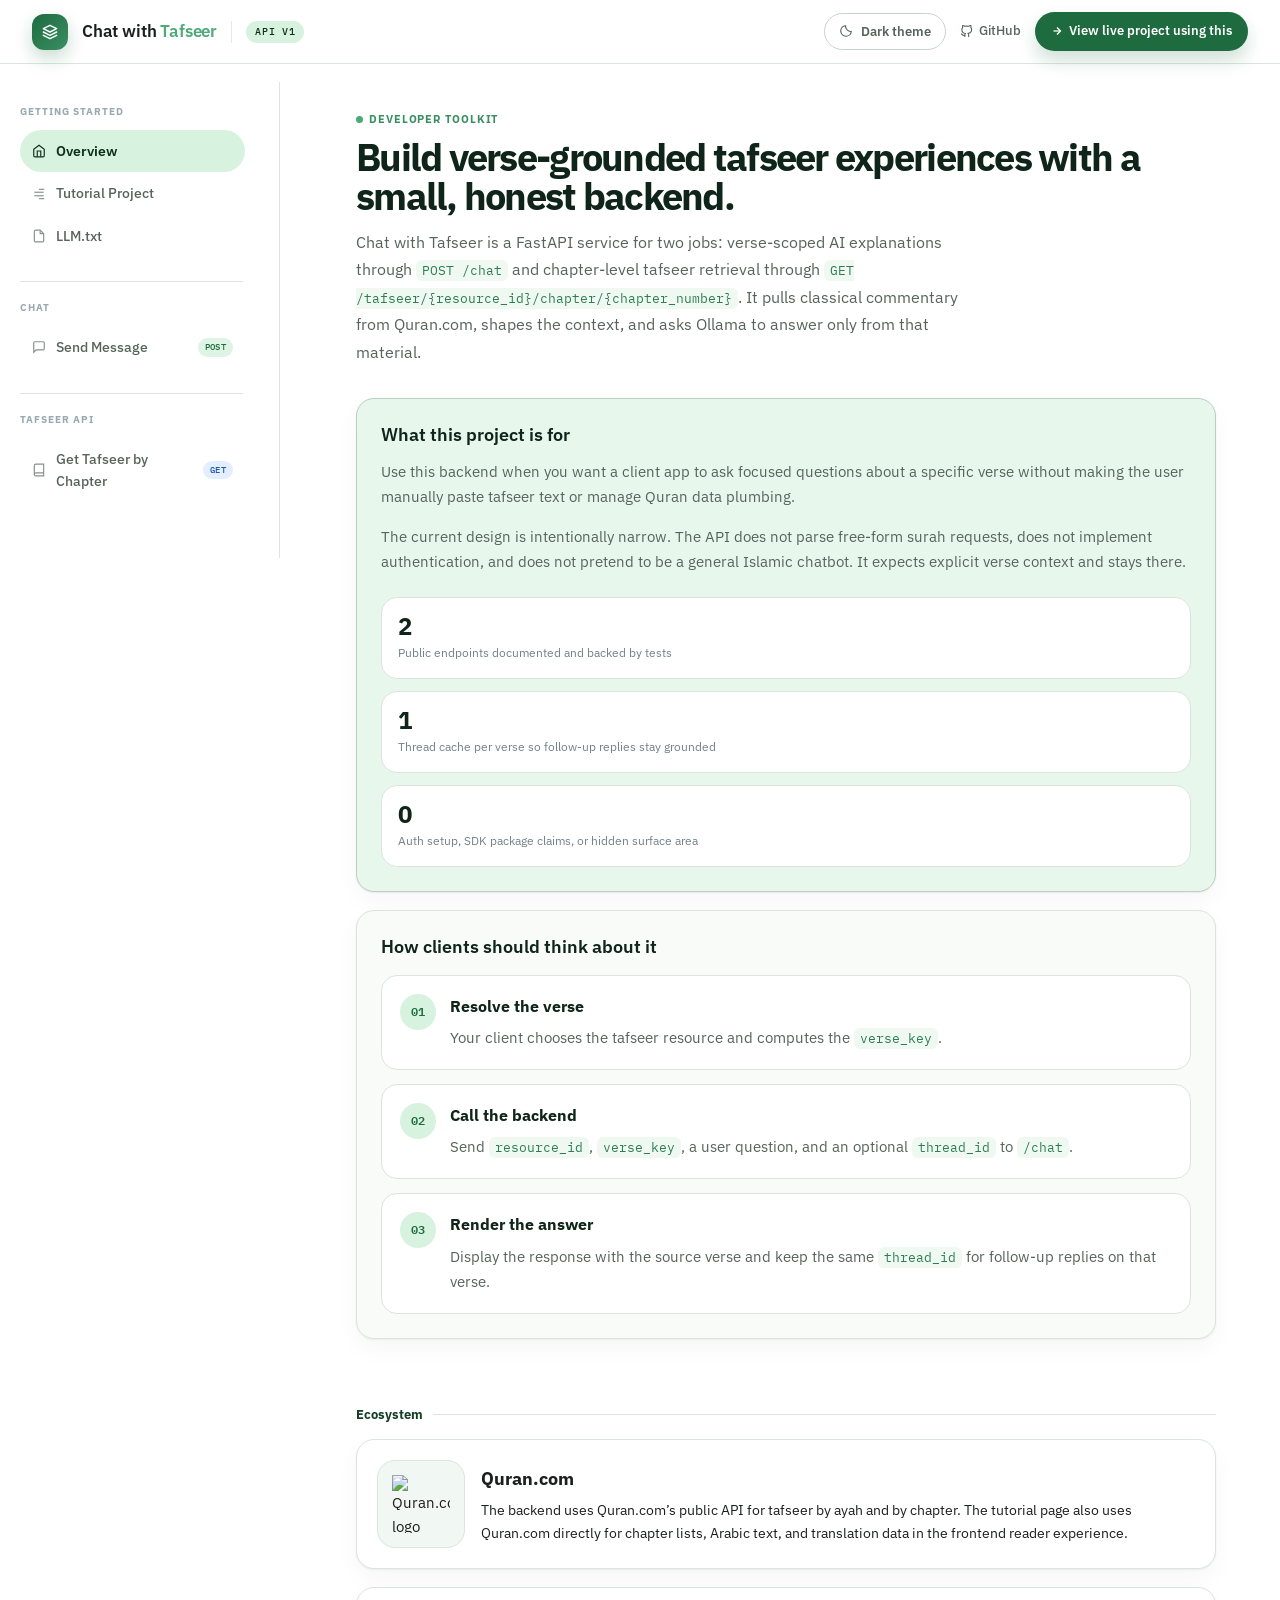
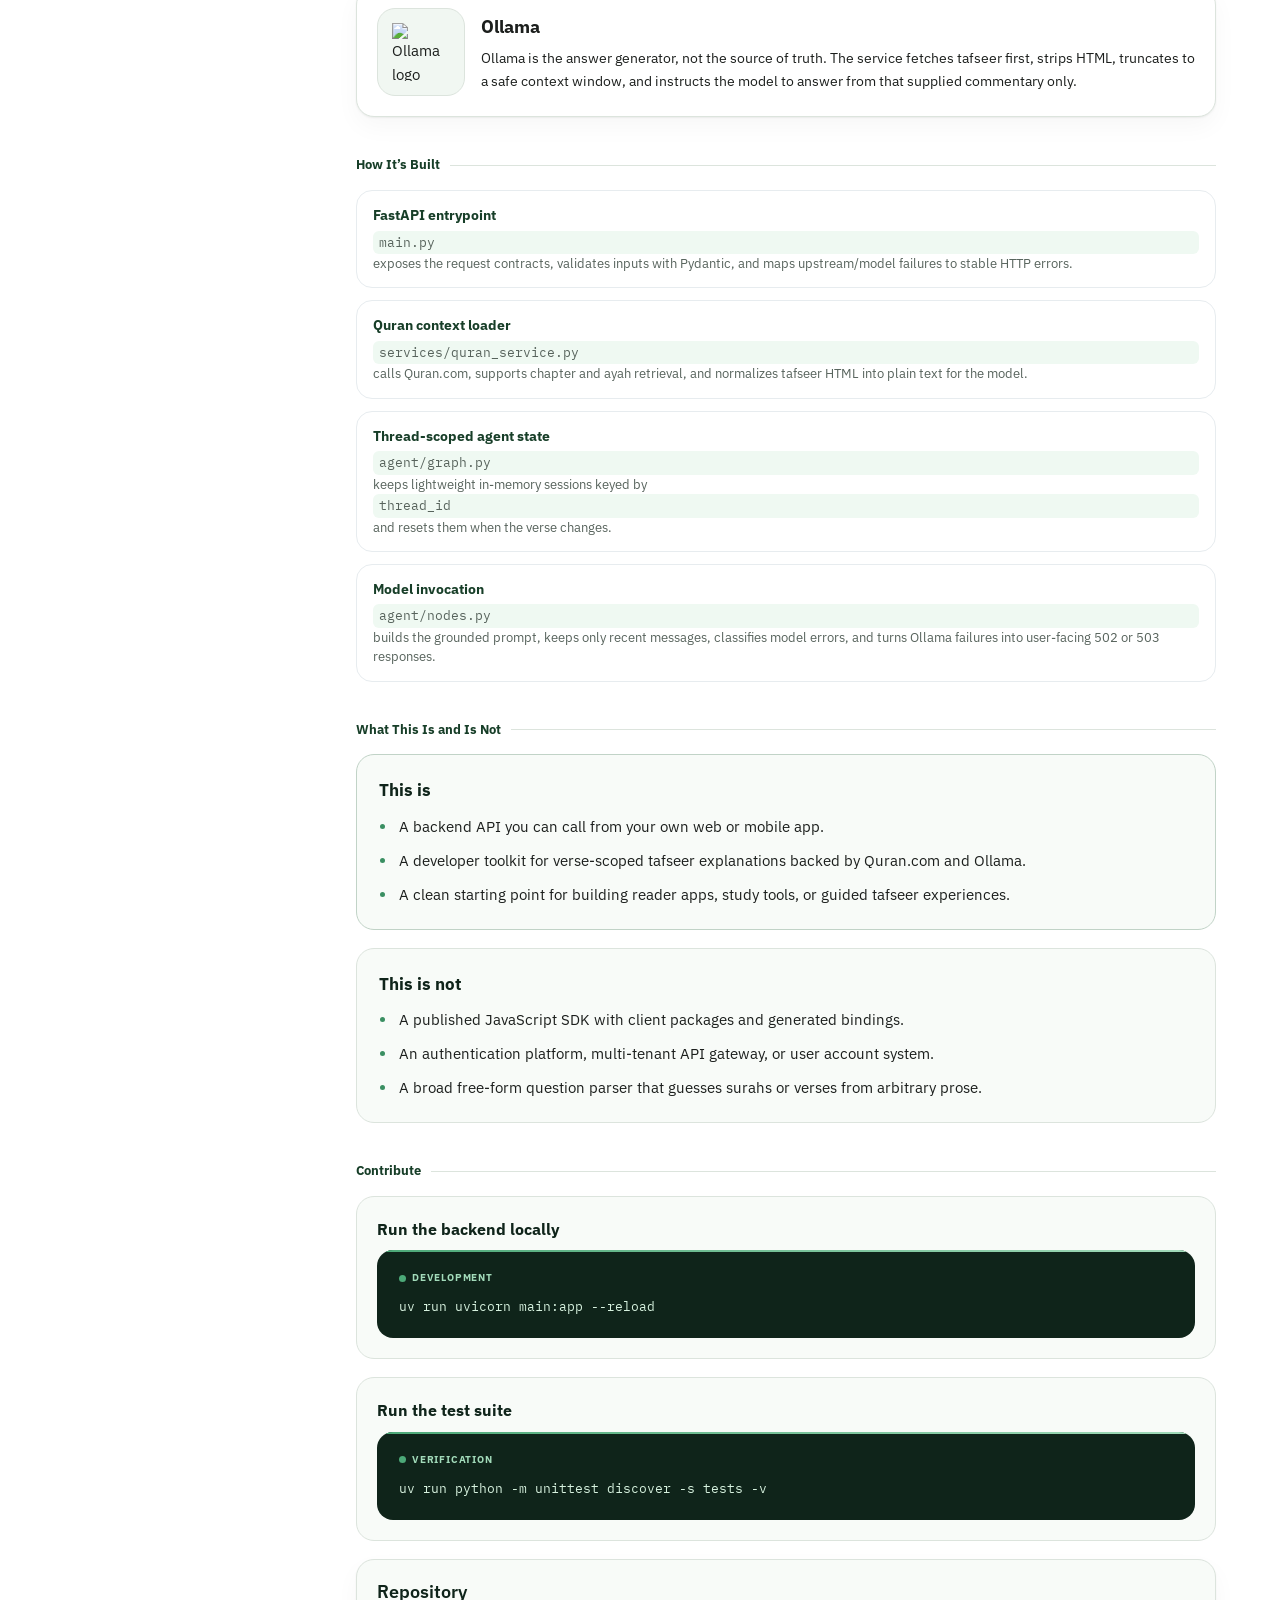
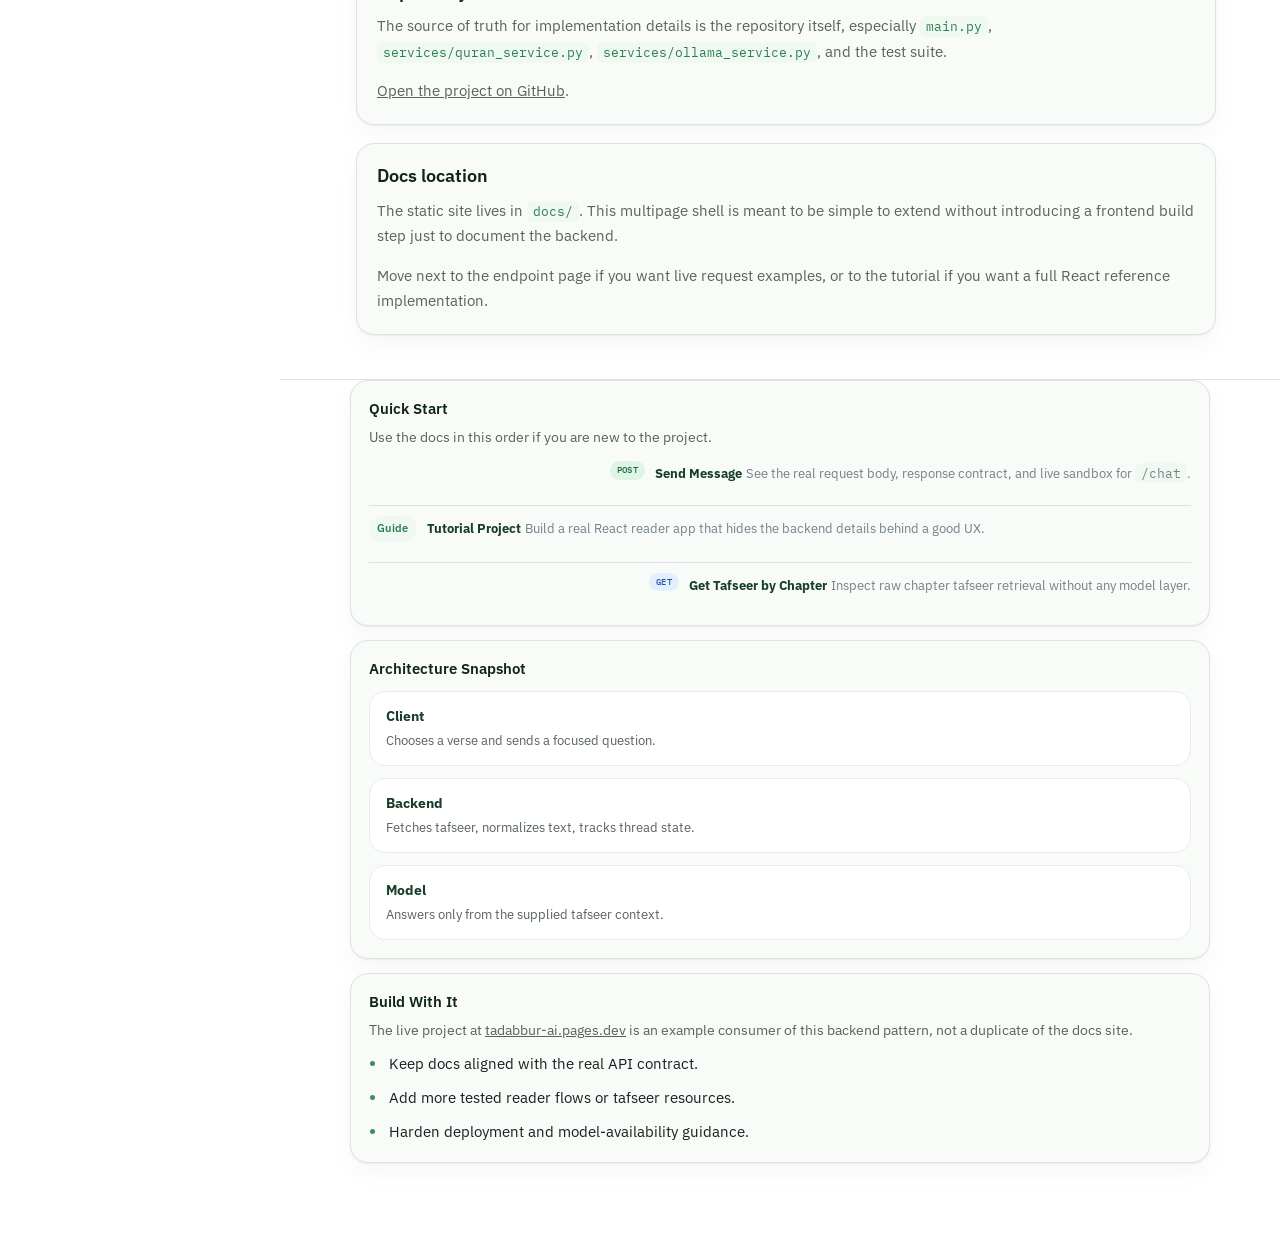
==== docs/index.html @ 6b847832 "Refactor code structure for improved readability and maintainability" ====
<!DOCTYPE html>
<html lang="en">
<head>
<meta charset="UTF-8">
<meta name="viewport" content="width=device-width, initial-scale=1.0">
<meta name="color-scheme" content="light dark">
<script>
  (function () {
    try {
      var storedTheme = localStorage.getItem("docs-theme");
      var theme = storedTheme;
      if (!theme && window.matchMedia) {
        theme = window.matchMedia("(prefers-color-scheme: dark)").matches ? "dark" : "light";
      }
      document.documentElement.setAttribute("data-theme", theme || "light");
    } catch (error) {
      document.documentElement.setAttribute("data-theme", "light");
    }
  })();
</script>
<title>Chat with Tafseer — Overview</title>
<link rel="stylesheet" href="./assets/styles/docs.css">
</head>
<body>
<header class="topbar">
  <div class="logo-mark" aria-hidden="true">
    <svg width="16" height="16" viewBox="0 0 24 24" fill="none" stroke="currentColor" stroke-width="2.2" stroke-linecap="round" stroke-linejoin="round">
      <path d="M12 2L2 7l10 5 10-5-10-5z"></path>
      <path d="M2 17l10 5 10-5"></path>
      <path d="M2 12l10 5 10-5"></path>
    </svg>
  </div>
  <span class="brand">Chat with <span>Tafseer</span></span>
  <div class="topbar-divider"></div>
  <span class="badge">API v1</span>

  <nav class="topbar-right">
    <button class="theme-toggle" type="button" data-theme-toggle aria-label="Toggle dark theme">
      <span class="theme-toggle-icon" data-theme-icon aria-hidden="true"></span>
      <span data-theme-label>Dark theme</span>
    </button>
    <a href="https://github.com/Sharjeelbaig/chat-with-tafseer" class="topbar-link" target="_blank">
      <svg width="13" height="13" fill="none" stroke="currentColor" stroke-width="2" viewBox="0 0 24 24">
        <path d="M9 19c-5 1.5-5-2.5-7-3m14 6v-3.87a3.37 3.37 0 0 0-.94-2.61c3.14-.35 6.44-1.54 6.44-7A5.44 5.44 0 0 0 20 4.77 5.07 5.07 0 0 0 19.91 1S18.73.65 16 2.48a13.38 13.38 0 0 0-7 0C6.27.65 5.09 1 5.09 1A5.07 5.07 0 0 0 5 4.77a5.44 5.44 0 0 0-1.5 3.78c0 5.42 3.3 6.61 6.44 7A3.37 3.37 0 0 0 9 18.13V22"></path>
      </svg>
      GitHub
    </a>
    <a href="https://tadabbur-ai.pages.dev" class="button-link" target="_blank">
      <svg width="12" height="12" fill="none" stroke="currentColor" stroke-width="2.5" viewBox="0 0 24 24">
        <path d="M5 12h14"></path>
        <path d="M12 5l7 7-7 7"></path>
      </svg>
      View live project using this
    </a>
  </nav>
</header>

<div class="layout">
  <aside class="sidebar">
    <div class="sidebar-section">
      <div class="sidebar-label">Getting Started</div>
      <a href="./index.html" class="sidebar-item active">
        <svg width="14" height="14" fill="none" stroke="currentColor" stroke-width="2" viewBox="0 0 24 24">
          <path d="M3 9l9-7 9 7v11a2 2 0 0 1-2 2H5a2 2 0 0 1-2-2z"></path>
          <polyline points="9 22 9 12 15 12 15 22"></polyline>
        </svg>
        Overview
      </a>
      <a href="./tutorial_project.html" class="sidebar-item">
        <svg width="14" height="14" fill="none" stroke="currentColor" stroke-width="2" viewBox="0 0 24 24">
          <path d="M12 20h9"></path>
          <path d="M12 4h9"></path>
          <path d="M4 9h16"></path>
          <path d="M4 15h16"></path>
        </svg>
        Tutorial Project
      </a>
      <a href="./llm_txt.html" class="sidebar-item">
        <svg width="14" height="14" fill="none" stroke="currentColor" stroke-width="2" viewBox="0 0 24 24">
          <path d="M14 2H6a2 2 0 0 0-2 2v16a2 2 0 0 0 2 2h12a2 2 0 0 0 2-2V8z"></path>
          <path d="M14 2v6h6"></path>
        </svg>
        LLM.txt
      </a>
    </div>

    <div class="divider"></div>

    <div class="sidebar-section">
      <div class="sidebar-label">Chat</div>
      <a href="./send_message.html" class="sidebar-item">
        <svg width="14" height="14" fill="none" stroke="currentColor" stroke-width="2" viewBox="0 0 24 24">
          <path d="M21 15a2 2 0 0 1-2 2H7l-4 4V5a2 2 0 0 1 2-2h14a2 2 0 0 1 2 2z"></path>
        </svg>
        Send Message
        <span class="method-pill post">POST</span>
      </a>
    </div>

    <div class="divider"></div>

    <div class="sidebar-section">
      <div class="sidebar-label">Tafseer API</div>
      <a href="./get_tafseer_by_chapter.html" class="sidebar-item">
        <svg width="14" height="14" fill="none" stroke="currentColor" stroke-width="2" viewBox="0 0 24 24">
          <path d="M4 19.5A2.5 2.5 0 0 1 6.5 17H20"></path>
          <path d="M6.5 2H20v20H6.5A2.5 2.5 0 0 1 4 19.5v-15A2.5 2.5 0 0 1 6.5 2z"></path>
        </svg>
        Get Tafseer by Chapter
        <span class="method-pill get">GET</span>
      </a>
    </div>
  </aside>

  <main class="main">
    <section class="docs-panel">
      <div class="page-intro">
        <div class="eyebrow">
          <span class="dot"></span>
          Developer Toolkit
        </div>
        <h1 class="page-title">Build verse-grounded tafseer experiences with a small, honest backend.</h1>
        <p class="page-desc">
          Chat with Tafseer is a FastAPI service for two jobs: verse-scoped AI explanations through <span class="inline-code">POST /chat</span> and chapter-level tafseer retrieval through <span class="inline-code">GET /tafseer/{resource_id}/chapter/{chapter_number}</span>. It pulls classical commentary from Quran.com, shapes the context, and asks Ollama to answer only from that material.
        </p>
      </div>

      <div class="hero-grid">
        <article class="spotlight-card primary">
          <h2>What this project is for</h2>
          <div class="prose" style="margin-top:12px;">
            <p>Use this backend when you want a client app to ask focused questions about a specific verse without making the user manually paste tafseer text or manage Quran data plumbing.</p>
            <p>The current design is intentionally narrow. The API does not parse free-form surah requests, does not implement authentication, and does not pretend to be a general Islamic chatbot. It expects explicit verse context and stays there.</p>
          </div>
          <div class="kpi-grid">
            <div class="kpi-card">
              <strong>2</strong>
              <span>Public endpoints documented and backed by tests</span>
            </div>
            <div class="kpi-card">
              <strong>1</strong>
              <span>Thread cache per verse so follow-up replies stay grounded</span>
            </div>
            <div class="kpi-card">
              <strong>0</strong>
              <span>Auth setup, SDK package claims, or hidden surface area</span>
            </div>
          </div>
        </article>

        <article class="spotlight-card">
          <h2>How clients should think about it</h2>
          <div class="step-list" style="margin-top:16px;">
            <div class="step">
              <div class="step-index">01</div>
              <div class="step-copy">
                <h3>Resolve the verse</h3>
                <p>Your client chooses the tafseer resource and computes the <span class="inline-code">verse_key</span>.</p>
              </div>
            </div>
            <div class="step">
              <div class="step-index">02</div>
              <div class="step-copy">
                <h3>Call the backend</h3>
                <p>Send <span class="inline-code">resource_id</span>, <span class="inline-code">verse_key</span>, a user question, and an optional <span class="inline-code">thread_id</span> to <span class="inline-code">/chat</span>.</p>
              </div>
            </div>
            <div class="step">
              <div class="step-index">03</div>
              <div class="step-copy">
                <h3>Render the answer</h3>
                <p>Display the response with the source verse and keep the same <span class="inline-code">thread_id</span> for follow-up replies on that verse.</p>
              </div>
            </div>
          </div>
        </article>
      </div>

      <div class="section-title">Ecosystem</div>
      <div class="card-grid">
        <article class="ecosystem-card">
          <div class="brand-image-wrap">
            <img class="brand-image" src="https://quran.com/images/logo/Logo@192x192.png" alt="Quran.com logo">
          </div>
          <div class="brand-copy">
            <h3>Quran.com</h3>
            <p>The backend uses Quran.com’s public API for tafseer by ayah and by chapter. The tutorial page also uses Quran.com directly for chapter lists, Arabic text, and translation data in the frontend reader experience.</p>
          </div>
        </article>
        <article class="ecosystem-card">
          <div class="brand-image-wrap">
            <img class="brand-image" src="https://ollama.com/public/ollama.png" alt="Ollama logo">
          </div>
          <div class="brand-copy">
            <h3>Ollama</h3>
            <p>Ollama is the answer generator, not the source of truth. The service fetches tafseer first, strips HTML, truncates to a safe context window, and instructs the model to answer from that supplied commentary only.</p>
          </div>
        </article>
      </div>

      <div class="section-title">How It’s Built</div>
      <div class="architecture-flow">
        <div class="flow-item">
          <strong>FastAPI entrypoint</strong>
          <span><span class="inline-code">main.py</span> exposes the request contracts, validates inputs with Pydantic, and maps upstream/model failures to stable HTTP errors.</span>
        </div>
        <div class="flow-item">
          <strong>Quran context loader</strong>
          <span><span class="inline-code">services/quran_service.py</span> calls Quran.com, supports chapter and ayah retrieval, and normalizes tafseer HTML into plain text for the model.</span>
        </div>
        <div class="flow-item">
          <strong>Thread-scoped agent state</strong>
          <span><span class="inline-code">agent/graph.py</span> keeps lightweight in-memory sessions keyed by <span class="inline-code">thread_id</span> and resets them when the verse changes.</span>
        </div>
        <div class="flow-item">
          <strong>Model invocation</strong>
          <span><span class="inline-code">agent/nodes.py</span> builds the grounded prompt, keeps only recent messages, classifies model errors, and turns Ollama failures into user-facing 502 or 503 responses.</span>
        </div>
      </div>

      <div class="section-title">What This Is and Is Not</div>
      <div class="comparison-grid">
        <article class="comparison-card good">
          <h3>This is</h3>
          <ul class="check-list">
            <li>A backend API you can call from your own web or mobile app.</li>
            <li>A developer toolkit for verse-scoped tafseer explanations backed by Quran.com and Ollama.</li>
            <li>A clean starting point for building reader apps, study tools, or guided tafseer experiences.</li>
          </ul>
        </article>
        <article class="comparison-card bad">
          <h3>This is not</h3>
          <ul class="check-list">
            <li>A published JavaScript SDK with client packages and generated bindings.</li>
            <li>An authentication platform, multi-tenant API gateway, or user account system.</li>
            <li>A broad free-form question parser that guesses surahs or verses from arbitrary prose.</li>
          </ul>
        </article>
      </div>

      <div class="section-title">Contribute</div>
      <div class="split-grid">
        <article class="blueprint-card">
          <h3>Run the backend locally</h3>
          <div class="shell-block" style="margin-bottom:0;">
            <div class="code-label"><span class="dot"></span> development</div>
            <pre>uv run uvicorn main:app --reload</pre>
          </div>
        </article>
        <article class="blueprint-card">
          <h3>Run the test suite</h3>
          <div class="shell-block" style="margin-bottom:0;">
            <div class="code-label"><span class="dot"></span> verification</div>
            <pre>uv run python -m unittest discover -s tests -v</pre>
          </div>
        </article>
      </div>

      <div class="card-grid" style="margin-top:18px;">
        <article class="info-card">
          <h3>Repository</h3>
          <div class="prose" style="margin-top:10px;">
            <p>The source of truth for implementation details is the repository itself, especially <span class="inline-code">main.py</span>, <span class="inline-code">services/quran_service.py</span>, <span class="inline-code">services/ollama_service.py</span>, and the test suite.</p>
            <p><a href="https://github.com/Sharjeelbaig/chat-with-tafseer" target="_blank">Open the project on GitHub</a>.</p>
          </div>
        </article>
        <article class="info-card">
          <h3>Docs location</h3>
          <div class="prose" style="margin-top:10px;">
            <p>The static site lives in <span class="inline-code">docs/</span>. This multipage shell is meant to be simple to extend without introducing a frontend build step just to document the backend.</p>
            <p>Move next to the endpoint page if you want live request examples, or to the tutorial if you want a full React reference implementation.</p>
          </div>
        </article>
      </div>
    </section>

    <aside class="right-rail">
      <div class="rail-stack">
        <article class="rail-card">
          <h3>Quick Start</h3>
          <p>Use the docs in this order if you are new to the project.</p>
          <div class="rail-links" style="margin-top:12px;">
            <a href="./send_message.html" class="rail-link">
              <div class="method-pill post">POST</div>
              <div>
                <strong>Send Message</strong>
                <span>See the real request body, response contract, and live sandbox for <span class="inline-code">/chat</span>.</span>
              </div>
            </a>
            <a href="./tutorial_project.html" class="rail-link">
              <div class="mini-pill">Guide</div>
              <div>
                <strong>Tutorial Project</strong>
                <span>Build a real React reader app that hides the backend details behind a good UX.</span>
              </div>
            </a>
            <a href="./get_tafseer_by_chapter.html" class="rail-link">
              <div class="method-pill get">GET</div>
              <div>
                <strong>Get Tafseer by Chapter</strong>
                <span>Inspect raw chapter tafseer retrieval without any model layer.</span>
              </div>
            </a>
          </div>
        </article>

        <article class="rail-card">
          <h3>Architecture Snapshot</h3>
          <div class="architecture-flow" style="margin-top:12px;">
            <div class="flow-item">
              <strong>Client</strong>
              <span>Chooses a verse and sends a focused question.</span>
            </div>
            <div class="flow-item">
              <strong>Backend</strong>
              <span>Fetches tafseer, normalizes text, tracks thread state.</span>
            </div>
            <div class="flow-item">
              <strong>Model</strong>
              <span>Answers only from the supplied tafseer context.</span>
            </div>
          </div>
        </article>

        <article class="rail-card">
          <h3>Build With It</h3>
          <p>The live project at <a href="https://tadabbur-ai.pages.dev" target="_blank">tadabbur-ai.pages.dev</a> is an example consumer of this backend pattern, not a duplicate of the docs site.</p>
          <ul class="check-list" style="margin-top:10px;">
            <li>Keep docs aligned with the real API contract.</li>
            <li>Add more tested reader flows or tafseer resources.</li>
            <li>Harden deployment and model-availability guidance.</li>
          </ul>
        </article>
      </div>
    </aside>
  </main>
</div>

<script src="./assets/scripts/docs.js"></script>
</body>
</html>
---- docs/assets/styles/docs.css ----
@import url("https://fonts.googleapis.com/css2?family=IBM+Plex+Sans:wght@400;500;600;700&family=IBM+Plex+Mono:wght@400;500&display=swap");

:root {
  --md-sys-color-primary: #1e6b40;
  --md-sys-color-on-primary: #ffffff;
  --md-sys-color-primary-container: #d7f2df;
  --md-sys-color-on-primary-container: #0f2f1d;
  --md-sys-color-surface: #ffffff;
  --md-sys-color-surface-container: #f8fbf8;
  --md-sys-color-surface-container-high: #f1f7f2;
  --md-sys-color-on-surface: #1c1f1d;
  --md-sys-color-on-surface-variant: #57635c;
  --md-sys-color-outline: #c8d2cb;
  --md-sys-color-outline-variant: #dce4dd;
  --md-sys-color-error: #ba1a1a;
  --md-sys-color-error-container: #ffdad6;
  --md-sys-color-on-error-container: #410002;
  --green-950: #0f241a;
  --green-900: #173e28;
  --green-850: #1b4c2f;
  --green-800: var(--md-sys-color-primary);
  --green-700: #2d7d52;
  --green-600: #3a8f62;
  --green-500: #4ca978;
  --green-400: #6cc395;
  --green-300: #a2dbba;
  --green-200: #c9ecd7;
  --green-100: var(--md-sys-color-primary-container);
  --green-50: #eff9f2;
  --blue-100: #e3efff;
  --blue-700: #2255aa;
  --amber-50: #fff8e6;
  --amber-200: #f5dea0;
  --amber-700: #8b5e11;
  --rose-50: #fff3f2;
  --rose-200: #f7c8c3;
  --rose-700: #b34b3f;
  --white: #ffffff;
  --gray-25: #fcfdfd;
  --gray-50: #f8fafb;
  --gray-100: #f0f2f4;
  --gray-150: #e7ecef;
  --gray-200: #e2e8ec;
  --gray-300: #c8d2d9;
  --gray-400: #9aa8b0;
  --gray-500: #73818a;
  --gray-600: var(--md-sys-color-on-surface-variant);
  --gray-700: #44515a;
  --gray-800: #2a3540;
  --shadow-soft: 0 18px 40px rgba(18, 34, 24, 0.05);
  --shadow-card: 0 1px 2px rgba(18, 34, 24, 0.06), 0 10px 24px rgba(18, 34, 24, 0.035);
  --radius-sm: 10px;
  --radius-md: 16px;
  --radius-lg: 18px;
  --appbar-height: 64px;
  --sticky-offset: calc(var(--appbar-height) + 18px);
  --content-max-width: 1420px;
  --reading-max-width: 860px;
  --rail-width: 320px;
  --table-min-width: 660px;
  --heading-color: #0f241a;
  --accent-strong: #173e28;
  --surface-raised: #ffffff;
  --control-text: #0f241a;
  --preview-text: #2a3540;
  --code-bg: #0f241a;
  --code-text: var(--green-100);
  --sans: "IBM Plex Sans", sans-serif;
  --mono: "IBM Plex Mono", monospace;
}

html {
  color-scheme: light;
}

html[data-theme="dark"] {
  color-scheme: dark;
  --md-sys-color-primary: #7cd6a0;
  --md-sys-color-on-primary: #0d1b12;
  --md-sys-color-primary-container: #163624;
  --md-sys-color-on-primary-container: #d4f6df;
  --md-sys-color-surface: #0d1210;
  --md-sys-color-surface-container: #111816;
  --md-sys-color-surface-container-high: #17201c;
  --md-sys-color-on-surface: #edf4ef;
  --md-sys-color-on-surface-variant: #a8b8ae;
  --md-sys-color-outline: #334139;
  --md-sys-color-outline-variant: #27312c;
  --md-sys-color-error-container: #601410;
  --md-sys-color-on-error-container: #ffd9d5;
  --green-700: #78cf9f;
  --green-600: #6bc591;
  --green-500: #55b67e;
  --green-400: #8fd9b1;
  --green-300: #c4efd7;
  --green-100: #214933;
  --green-50: #172a1f;
  --blue-100: #1b2b41;
  --blue-700: #8ab4ff;
  --amber-50: #2a2313;
  --amber-200: #6f5b20;
  --amber-700: #f0cf72;
  --rose-50: #2a1a1b;
  --rose-200: #6b3431;
  --rose-700: #f2a49b;
  --gray-25: #101613;
  --gray-50: #141b18;
  --gray-100: #1a221f;
  --gray-150: #22302b;
  --gray-200: #2b3833;
  --gray-300: #40504a;
  --gray-400: #90a299;
  --gray-500: #b4c1ba;
  --gray-600: #a8b8ae;
  --gray-700: #d9e3dd;
  --gray-800: #eff6f1;
  --shadow-soft: 0 18px 40px rgba(0, 0, 0, 0.32);
  --shadow-card: 0 1px 2px rgba(0, 0, 0, 0.28), 0 16px 36px rgba(0, 0, 0, 0.24);
  --heading-color: #f0f6f2;
  --accent-strong: #d4e8da;
  --surface-raised: #17201c;
  --control-text: #eef6f0;
  --preview-text: #edf4ef;
  --code-bg: #08110c;
  --code-text: #c4efd7;
}

* {
  box-sizing: border-box;
  margin: 0;
  padding: 0;
}

html,
body {
  min-height: 100%;
}

body {
  min-height: 100vh;
  overflow-x: hidden;
  overflow-y: auto;
  background: var(--md-sys-color-surface);
  color: var(--md-sys-color-on-surface);
  font-family: var(--sans);
  font-size: 15px;
  line-height: 1.6;
  -webkit-font-smoothing: antialiased;
  text-rendering: optimizeLegibility;
}

img {
  display: block;
  max-width: 100%;
}

a {
  color: inherit;
}

code,
pre {
  font-family: var(--mono);
}

.topbar {
  display: flex;
  align-items: center;
  gap: 14px;
  position: sticky;
  top: 0;
  min-height: var(--appbar-height);
  padding: 0 clamp(18px, 2.8vw, 32px);
  border-bottom: 1px solid var(--md-sys-color-outline-variant);
  background: color-mix(in srgb, var(--md-sys-color-surface) 95%, transparent);
  backdrop-filter: blur(10px);
  z-index: 40;
}

.logo-mark {
  display: flex;
  align-items: center;
  justify-content: center;
  width: 36px;
  height: 36px;
  border-radius: 12px;
  background: linear-gradient(135deg, var(--green-800), var(--green-600));
  color: var(--white);
  box-shadow: 0 8px 18px rgba(30, 107, 64, 0.24);
}

.brand {
  font-family: var(--sans);
  font-size: 17px;
  font-weight: 600;
  letter-spacing: -0.01em;
}

.brand span {
  color: var(--green-500);
}

.topbar-divider {
  width: 1px;
  height: 22px;
  background: var(--gray-200);
}

.badge {
  display: inline-flex;
  align-items: center;
  justify-content: center;
  padding: 3px 9px;
  border-radius: 999px;
  background: var(--md-sys-color-primary-container);
  color: var(--md-sys-color-on-primary-container);
  font-family: var(--mono);
  font-size: 10px;
  font-weight: 500;
  letter-spacing: 0.7px;
  text-transform: uppercase;
}

.topbar-right {
  display: flex;
  align-items: center;
  gap: 14px;
  margin-left: auto;
}

.topbar-link,
.button-link,
.button-link-secondary {
  display: inline-flex;
  align-items: center;
  gap: 6px;
  border-radius: 999px;
  text-decoration: none;
  transition: transform 0.12s ease, border-color 0.12s ease, color 0.12s ease, background 0.12s ease;
}

.topbar-link {
  color: var(--md-sys-color-on-surface-variant);
  font-size: 13px;
  font-weight: 500;
}

.topbar-link:hover {
  color: var(--md-sys-color-primary);
}

.button-link,
.button-link-secondary {
  padding: 9px 16px;
  font-size: 13px;
  font-weight: 600;
}

.button-link {
  background: var(--md-sys-color-primary);
  color: var(--md-sys-color-on-primary);
  box-shadow: 0 10px 18px rgba(30, 107, 64, 0.2);
}

.button-link:hover {
  background: #256f46;
  transform: translateY(-1px);
}

.button-link-secondary {
  border: 1px solid var(--md-sys-color-outline);
  background: var(--md-sys-color-surface);
  color: var(--md-sys-color-primary);
}

.button-link-secondary:hover {
  border-color: var(--md-sys-color-primary);
  color: var(--md-sys-color-primary);
  transform: translateY(-1px);
}

.theme-toggle {
  display: inline-flex;
  align-items: center;
  gap: 8px;
  border: 1px solid var(--md-sys-color-outline);
  border-radius: 999px;
  padding: 9px 14px;
  background: var(--md-sys-color-surface);
  color: var(--md-sys-color-on-surface-variant);
  cursor: pointer;
  font-family: var(--sans);
  font-size: 13px;
  font-weight: 600;
  transition: transform 0.12s ease, border-color 0.12s ease, color 0.12s ease, background 0.12s ease;
}

.theme-toggle:hover {
  border-color: var(--md-sys-color-primary);
  color: var(--md-sys-color-primary);
  transform: translateY(-1px);
}

.theme-toggle svg {
  flex-shrink: 0;
}

.theme-toggle-icon {
  display: inline-flex;
  align-items: center;
  justify-content: center;
}

.layout {
  display: grid;
  grid-template-columns: 280px minmax(0, 1fr);
  align-items: start;
  width: min(100%, var(--content-max-width));
  margin: 0 auto;
}

.sidebar {
  width: 280px;
  position: sticky;
  top: var(--sticky-offset);
  max-height: calc(100vh - var(--sticky-offset) - 12px);
  overflow-y: auto;
  border-right: 1px solid var(--md-sys-color-outline-variant);
  background: var(--md-sys-color-surface);
  padding: 22px 16px 32px 0;
}

.sidebar::-webkit-scrollbar,
.docs-panel::-webkit-scrollbar,
.right-rail::-webkit-scrollbar {
  width: 5px;
}

.sidebar::-webkit-scrollbar-thumb,
.docs-panel::-webkit-scrollbar-thumb,
.right-rail::-webkit-scrollbar-thumb {
  background: var(--gray-200);
  border-radius: 999px;
}

.sidebar-section {
  margin-bottom: 24px;
  padding: 0 18px 0 20px;
}

.sidebar-label {
  margin-bottom: 10px;
  color: var(--gray-400);
  font-size: 10px;
  font-weight: 700;
  letter-spacing: 1px;
  text-transform: uppercase;
}

.sidebar-item {
  display: flex;
  align-items: center;
  gap: 10px;
  min-height: 42px;
  padding: 10px 12px;
  border-radius: 999px;
  color: var(--md-sys-color-on-surface-variant);
  text-decoration: none;
  font-size: 14px;
  font-weight: 500;
  transition: background 0.12s ease, color 0.12s ease;
}

.sidebar-item:hover {
  background: var(--md-sys-color-primary-container);
  color: var(--md-sys-color-on-primary-container);
}

.sidebar-item.active {
  background: var(--md-sys-color-primary-container);
  color: var(--md-sys-color-on-primary-container);
  font-weight: 600;
}

.sidebar-item svg {
  flex-shrink: 0;
  opacity: 0.7;
}

.sidebar-item.active svg {
  opacity: 1;
}

.method-pill {
  margin-left: auto;
  padding: 2px 7px;
  border-radius: 999px;
  font-family: var(--mono);
  font-size: 9px;
  font-weight: 500;
  letter-spacing: 0.3px;
}

.method-pill.post {
  background: color-mix(in srgb, var(--md-sys-color-primary-container) 82%, var(--md-sys-color-surface));
  color: var(--md-sys-color-primary);
}

.method-pill.get {
  background: var(--blue-100);
  color: var(--blue-700);
}

.divider {
  height: 1px;
  margin: 4px 20px 18px;
  background: var(--md-sys-color-outline-variant);
}

.main {
  display: grid;
  grid-template-columns: minmax(0, 1fr) var(--rail-width);
  min-width: 0;
  align-items: start;
}

.docs-panel {
  display: flex;
  flex-direction: column;
  align-items: center;
  min-width: 0;
  padding: 42px 56px 88px;
  border-right: 1px solid var(--md-sys-color-outline-variant);
  background: var(--md-sys-color-surface);
}

.docs-panel > * {
  width: min(100%, var(--reading-max-width));
}

.right-rail {
  position: sticky;
  top: var(--sticky-offset);
  align-self: start;
  width: var(--rail-width);
  padding: 42px 24px 0 24px;
  background: var(--md-sys-color-surface);
}

.rail-stack {
  display: flex;
  flex-direction: column;
  gap: 14px;
}

.page-intro {
  margin-bottom: 32px;
}

.eyebrow {
  display: inline-flex;
  align-items: center;
  gap: 6px;
  margin-bottom: 10px;
  color: var(--green-600);
  font-size: 11px;
  font-weight: 700;
  letter-spacing: 0.9px;
  text-transform: uppercase;
}

.page-title {
  margin-bottom: 12px;
  font-family: var(--sans);
  font-size: clamp(2.4rem, 3vw, 3.4rem);
  line-height: 1.02;
  letter-spacing: -0.045em;
  font-weight: 700;
  color: var(--heading-color);
}

.page-desc {
  max-width: 62ch;
  color: var(--gray-600);
  font-size: 16px;
  line-height: 1.72;
}

.hero-grid,
.card-grid,
.split-grid,
.triple-grid,
.mini-grid {
  display: grid;
  gap: 18px;
}

.hero-grid {
  grid-template-columns: minmax(0, 1.35fr) minmax(280px, 0.9fr);
  margin-bottom: 28px;
}

.card-grid {
  grid-template-columns: repeat(2, minmax(0, 1fr));
}

.split-grid {
  grid-template-columns: repeat(2, minmax(0, 1fr));
}

.triple-grid {
  grid-template-columns: repeat(3, minmax(0, 1fr));
}

.mini-grid {
  grid-template-columns: repeat(2, minmax(0, 1fr));
}

.spotlight-card,
.info-card,
.rail-card,
.callout-card,
.stack-card {
  border: 1px solid var(--md-sys-color-outline-variant);
  border-radius: 18px;
  background: var(--md-sys-color-surface-container);
  box-shadow: var(--shadow-card);
}

.spotlight-card {
  padding: 24px;
}

.spotlight-card.primary {
  background: color-mix(in srgb, var(--md-sys-color-primary-container) 58%, var(--md-sys-color-surface));
  border-color: color-mix(in srgb, var(--md-sys-color-primary) 18%, var(--md-sys-color-outline-variant));
}

.spotlight-card h2,
.section-card-title,
.info-card h3,
.rail-card h3,
.stack-card h3 {
  color: var(--heading-color);
  font-size: 18px;
  line-height: 1.32;
  font-weight: 600;
}

.spotlight-card p,
.info-card p,
.rail-card p,
.stack-card p,
.prose p,
.list-copy li,
.step-copy p,
.callout-copy {
  color: var(--gray-600);
  line-height: 1.7;
}

.info-card,
.stack-card {
  padding: 20px;
}

.rail-card {
  padding: 18px;
}

.rail-card h3 {
  margin-bottom: 8px;
  font-size: 15px;
}

.rail-card p {
  font-size: 13.5px;
}

.rail-links,
.list-copy,
.check-list,
.detail-list,
.route-list,
.step-list {
  display: flex;
  flex-direction: column;
  gap: 10px;
}

.rail-link {
  display: flex;
  align-items: flex-start;
  gap: 10px;
  padding: 10px 0;
  border-top: 1px solid var(--md-sys-color-outline-variant);
  text-decoration: none;
}

.rail-link:first-child {
  border-top: none;
  padding-top: 0;
}

.rail-link strong {
  color: var(--accent-strong);
  font-size: 13px;
}

.rail-link span {
  color: var(--gray-500);
  font-size: 12.5px;
  line-height: 1.55;
}

.stat-row,
.pill-row,
.action-row,
.inline-actions {
  display: flex;
  flex-wrap: wrap;
  gap: 10px;
}

.stat-row {
  margin-top: 20px;
}

.stat-pill,
.detail-pill,
.mini-pill {
  display: inline-flex;
  align-items: center;
  gap: 6px;
  border-radius: 999px;
  font-size: 11px;
  font-weight: 600;
  letter-spacing: 0.3px;
}

.stat-pill,
.detail-pill {
  padding: 6px 10px;
}

.stat-pill {
  background: var(--green-100);
  color: var(--green-800);
}

.detail-pill {
  background: var(--gray-100);
  color: var(--gray-700);
}

.mini-pill {
  padding: 4px 8px;
  background: var(--green-50);
  color: var(--green-700);
}

.section-title {
  display: flex;
  align-items: center;
  gap: 10px;
  margin: 38px 0 14px;
  font-size: 13px;
  font-weight: 700;
  color: var(--accent-strong);
}

.section-title::after {
  content: "";
  flex: 1;
  height: 1px;
  background: var(--md-sys-color-outline-variant);
}

.prose {
  display: flex;
  flex-direction: column;
  gap: 14px;
}

.prose strong,
.list-copy strong,
.step-copy strong {
  color: var(--accent-strong);
}

.list-copy li,
.check-list li,
.detail-list li,
.route-list li {
  margin-left: 18px;
  padding-left: 2px;
}

.check-list li::marker {
  color: var(--green-600);
}

.step-list {
  gap: 14px;
}

.step {
  display: grid;
  grid-template-columns: 36px minmax(0, 1fr);
  gap: 14px;
  padding: 18px;
  border: 1px solid var(--md-sys-color-outline-variant);
  border-radius: var(--radius-md);
  background: var(--md-sys-color-surface);
}

.step-index {
  display: flex;
  align-items: center;
  justify-content: center;
  width: 36px;
  height: 36px;
  border-radius: 50%;
  background: var(--green-100);
  color: var(--green-800);
  font-family: var(--mono);
  font-size: 12px;
  font-weight: 600;
}

.step-copy h3 {
  margin-bottom: 6px;
  font-size: 16px;
  color: var(--heading-color);
}

.code-block,
.inline-code-block,
.shell-block,
.preview-block {
  position: relative;
  overflow: hidden;
  border-radius: var(--radius-md);
}

.code-block,
.shell-block {
  margin-bottom: 24px;
  padding: 20px 22px;
  background: var(--code-bg);
}

.inline-code-block {
  border: 1px solid var(--md-sys-color-outline-variant);
  background: var(--surface-raised);
}

.preview-block {
  border: 1px solid var(--md-sys-color-outline-variant);
  background: var(--surface-raised);
}

.code-block::before,
.shell-block::before {
  content: "";
  position: absolute;
  top: 0;
  left: 0;
  right: 0;
  height: 2px;
  background: linear-gradient(90deg, var(--green-500), var(--green-300));
}

.code-label {
  display: flex;
  align-items: center;
  gap: 6px;
  margin-bottom: 10px;
  color: var(--green-300);
  font-size: 10px;
  font-weight: 700;
  letter-spacing: 0.8px;
  text-transform: uppercase;
}

.code-block pre,
.shell-block pre {
  overflow-x: auto;
  white-space: pre-wrap;
  word-break: break-word;
  color: var(--code-text);
  font-size: 12.5px;
  line-height: 1.75;
}

.shell-block pre {
  white-space: pre;
}

.preview-header {
  display: flex;
  align-items: center;
  gap: 10px;
  padding: 12px 16px;
  border-bottom: 1px solid var(--gray-100);
}

.preview-label {
  color: var(--gray-600);
  font-size: 11px;
  font-weight: 700;
  letter-spacing: 0.4px;
  text-transform: uppercase;
}

.preview-body {
  padding: 16px;
}

.preview-body pre {
  overflow-x: auto;
  white-space: pre-wrap;
  word-break: break-word;
  color: var(--preview-text);
  font-size: 11.5px;
  line-height: 1.7;
}

.preview-dot,
.status-dot,
.dot {
  display: inline-block;
  flex-shrink: 0;
  width: 7px;
  height: 7px;
  border-radius: 50%;
}

.dot,
.status-dot {
  background: var(--green-500);
}

.status-ok,
.status-warn,
.status-error {
  display: inline-flex;
  align-items: center;
  gap: 6px;
  font-size: 11px;
  font-weight: 600;
}

.status-ok {
  color: var(--green-700);
}

.status-warn {
  color: var(--amber-700);
}

.status-error {
  color: var(--rose-700);
}

.status-warn .status-dot {
  background: #d4a019;
}

.status-error .status-dot {
  background: #d9685e;
}

.key {
  color: var(--green-400);
}

.str {
  color: #a8d8b9;
}

.num {
  color: #f0c987;
}

.url-bar {
  display: flex;
  align-items: center;
  flex-wrap: wrap;
  gap: 10px;
  margin: 24px 0 30px;
  padding: 14px 16px;
  border: 1px solid var(--md-sys-color-outline);
  border-radius: 16px;
  background: var(--md-sys-color-surface-container);
  box-shadow: var(--shadow-card);
}

.url-method {
  padding: 3px 8px;
  border-radius: 6px;
  background: var(--md-sys-color-primary);
  color: var(--md-sys-color-on-primary);
  font-family: var(--mono);
  font-size: 11px;
  font-weight: 500;
  letter-spacing: 0.5px;
}

.url-method.get {
  background: var(--blue-700);
}

.url-path,
.inline-code {
  font-family: var(--mono);
  font-size: 13px;
}

.url-path {
  flex: 1 1 280px;
  min-width: 0;
  color: var(--green-800);
  font-weight: 500;
  overflow-wrap: anywhere;
}

.inline-code {
  padding: 2px 6px;
  border-radius: 6px;
  background: var(--green-50);
  color: var(--green-700);
}

.copy-btn,
.copy-icon-btn,
.mini-action {
  display: inline-flex;
  align-items: center;
  gap: 4px;
  border-radius: 999px;
  background: var(--surface-raised);
  cursor: pointer;
  font-family: var(--sans);
  transition: border-color 0.12s ease, color 0.12s ease, background 0.12s ease;
}

.copy-btn {
  margin-left: auto;
  border: 1px solid var(--md-sys-color-outline);
  padding: 5px 10px;
  color: var(--md-sys-color-on-surface-variant);
  font-size: 11.5px;
  font-weight: 600;
  background: var(--md-sys-color-surface);
}

.copy-btn:hover,
.copy-icon-btn:hover,
.mini-action:hover {
  border-color: var(--green-300);
  color: var(--green-700);
}

.copy-icon-btn,
.mini-action {
  border: 1px solid var(--md-sys-color-outline);
  padding: 6px 10px;
  color: var(--md-sys-color-on-surface-variant);
  font-size: 11px;
  font-weight: 600;
}

.mini-action {
  text-decoration: none;
}

.notice,
.tip,
.warning {
  display: flex;
  align-items: flex-start;
  gap: 10px;
  margin-bottom: 24px;
  padding: 14px 16px;
  border-radius: var(--radius-md);
  border: 1px solid;
}

.notice {
  background: color-mix(in srgb, var(--md-sys-color-primary-container) 42%, var(--md-sys-color-surface));
  border-color: color-mix(in srgb, var(--md-sys-color-primary) 14%, var(--md-sys-color-outline-variant));
  color: var(--md-sys-color-on-primary-container);
}

.tip {
  background: var(--amber-50);
  border-color: var(--amber-200);
  color: var(--amber-700);
}

.warning {
  background: var(--rose-50);
  border-color: var(--rose-200);
  color: var(--rose-700);
}

.notice p,
.tip p,
.warning p {
  font-size: 13px;
  line-height: 1.65;
}

.param-table {
  width: 100%;
  margin-bottom: 28px;
  border-collapse: collapse;
  border-radius: 16px;
  overflow: hidden;
  background: var(--md-sys-color-surface);
  box-shadow: 0 10px 24px rgba(17, 24, 39, 0.03);
}

.table-scroll {
  width: 100%;
  margin-bottom: 28px;
  overflow-x: auto;
  -webkit-overflow-scrolling: touch;
  border-radius: 16px;
}

.table-scroll::-webkit-scrollbar {
  height: 6px;
}

.table-scroll::-webkit-scrollbar-thumb {
  background: var(--gray-200);
  border-radius: 999px;
}

.table-scroll .param-table {
  min-width: var(--table-min-width);
  margin-bottom: 0;
}

.param-table th {
  padding: 12px;
  border-bottom: 1px solid var(--md-sys-color-outline-variant);
  text-align: left;
  color: var(--gray-400);
  font-size: 11px;
  font-weight: 700;
  letter-spacing: 0.5px;
  text-transform: uppercase;
}

.param-table td {
  padding: 12px;
  border-bottom: 1px solid var(--md-sys-color-outline-variant);
  vertical-align: top;
}

.param-name {
  color: var(--green-700);
  font-family: var(--mono);
  font-size: 12.5px;
  font-weight: 500;
}

.param-type {
  color: var(--gray-400);
  font-family: var(--mono);
  font-size: 11.5px;
}

.param-desc {
  color: var(--gray-600);
  line-height: 1.6;
}

.required-badge,
.optional-badge {
  display: inline-flex;
  align-items: center;
  justify-content: center;
  border-radius: 999px;
  padding: 2px 8px;
  font-size: 10px;
  font-weight: 700;
  letter-spacing: 0.3px;
}

.required-badge {
  background: var(--md-sys-color-error-container);
  color: var(--md-sys-color-on-error-container);
}

.optional-badge {
  background: var(--md-sys-color-surface-container-high);
  color: var(--md-sys-color-on-surface-variant);
}

.sandbox-card {
  overflow: hidden;
  border: 1px solid var(--md-sys-color-outline-variant);
  border-radius: 18px;
  background: var(--md-sys-color-surface-container);
  box-shadow: var(--shadow-card);
}

.sandbox-card-header {
  display: flex;
  align-items: center;
  gap: 8px;
  padding: 14px 18px;
  border-bottom: 1px solid var(--md-sys-color-outline-variant);
}

.sandbox-card-title {
  color: var(--accent-strong);
  font-size: 12.5px;
  font-weight: 700;
}

.sandbox-card-body {
  display: flex;
  flex-direction: column;
  gap: 14px;
  padding: 18px;
}

.field-group {
  display: flex;
  flex-direction: column;
  gap: 6px;
}

.field-label {
  display: flex;
  align-items: center;
  gap: 5px;
  color: var(--gray-600);
  font-size: 11px;
  font-weight: 700;
  letter-spacing: 0.4px;
}

.field-label .req {
  color: #c0392b;
}

.field-input {
  width: 100%;
  padding: 11px 12px;
  border: 1.5px solid var(--gray-200);
  border-radius: 12px;
  background: var(--surface-raised);
  color: var(--control-text);
  font-size: 12.5px;
  font-family: var(--mono);
  outline: none;
  transition: border-color 0.12s ease, box-shadow 0.12s ease;
}

.field-input:focus {
  border-color: var(--green-500);
  box-shadow: 0 0 0 3px rgba(56, 148, 106, 0.12);
}

.field-input.textarea {
  min-height: 88px;
  resize: vertical;
  font-family: var(--sans);
  font-size: 13px;
  line-height: 1.6;
}

.send-btn {
  display: inline-flex;
  align-items: center;
  justify-content: center;
  gap: 8px;
  width: 100%;
  margin-top: 4px;
  border: none;
  border-radius: 999px;
  padding: 12px;
  background: var(--green-800);
  color: var(--white);
  cursor: pointer;
  font-size: 13.5px;
  font-weight: 700;
  transition: background 0.12s ease, transform 0.12s ease;
}

.send-btn:hover {
  background: var(--green-700);
  transform: translateY(-1px);
}

.send-btn:disabled {
  opacity: 0.72;
  cursor: wait;
  transform: none;
}

.body-preview-code {
  padding: 16px 18px;
  color: var(--preview-text);
  font-size: 11.5px;
  line-height: 1.7;
  white-space: pre-wrap;
  word-break: break-word;
}

.bk {
  color: var(--green-800);
  font-weight: 500;
}

.bv {
  color: var(--green-600);
}

.bn {
  color: #b07d2e;
}

.kpi-grid {
  display: grid;
  grid-template-columns: repeat(3, minmax(0, 1fr));
  gap: 12px;
  margin-top: 22px;
}

.kpi-card {
  padding: 16px;
  border: 1px solid var(--md-sys-color-outline-variant);
  border-radius: 16px;
  background: var(--md-sys-color-surface);
}

.kpi-card strong {
  display: block;
  color: var(--heading-color);
  font-size: 24px;
  line-height: 1;
}

.kpi-card span {
  display: block;
  margin-top: 6px;
  color: var(--gray-500);
  font-size: 12px;
  line-height: 1.5;
}

.ecosystem-card {
  display: grid;
  grid-template-columns: 88px minmax(0, 1fr);
  gap: 16px;
  align-items: center;
  padding: 20px;
  border: 1px solid var(--md-sys-color-outline-variant);
  border-radius: var(--radius-lg);
  background: var(--md-sys-color-surface);
  box-shadow: var(--shadow-card);
}

.brand-image-wrap {
  display: flex;
  align-items: center;
  justify-content: center;
  width: 88px;
  height: 88px;
  border-radius: 18px;
  background: var(--md-sys-color-surface-container-high);
  border: 1px solid var(--md-sys-color-outline-variant);
}

.brand-image {
  max-width: 58px;
  max-height: 58px;
  object-fit: contain;
}

.brand-copy h3 {
  margin-bottom: 6px;
  font-size: 18px;
}

.brand-copy p {
  font-size: 13.5px;
  line-height: 1.65;
}

.architecture-flow {
  display: grid;
  gap: 12px;
}

.flow-item {
  padding: 14px 16px;
  border: 1px solid var(--gray-150);
  border-radius: var(--radius-md);
  background: var(--surface-raised);
}

.flow-item strong {
  display: block;
  margin-bottom: 4px;
  color: var(--accent-strong);
  font-size: 13.5px;
}

.flow-item span {
  display: block;
  color: var(--gray-600);
  font-size: 12.5px;
  line-height: 1.55;
}

.comparison-grid {
  display: grid;
  grid-template-columns: repeat(2, minmax(0, 1fr));
  gap: 18px;
}

.comparison-card {
  padding: 22px;
  border-radius: var(--radius-lg);
  border: 1px solid var(--gray-200);
  background: var(--md-sys-color-surface-container);
}

.comparison-card.good {
  border-color: color-mix(in srgb, var(--md-sys-color-primary) 14%, var(--md-sys-color-outline-variant));
}

.comparison-card.bad {
  border-color: var(--md-sys-color-outline-variant);
}

.comparison-card h3 {
  margin-bottom: 10px;
  font-size: 17px;
  color: var(--heading-color);
}

.route-card,
.snippet-card,
.blueprint-card {
  padding: 20px;
  border: 1px solid var(--md-sys-color-outline-variant);
  border-radius: var(--radius-lg);
  background: var(--md-sys-color-surface-container);
}

.route-card h3,
.snippet-card h3,
.blueprint-card h3 {
  margin-bottom: 8px;
  font-size: 16px;
  color: var(--heading-color);
}

.route-card p,
.snippet-card p,
.blueprint-card p {
  margin-bottom: 12px;
  color: var(--gray-600);
  font-size: 13.5px;
  line-height: 1.65;
}

.terminal-tree {
  color: var(--code-text);
  font-size: 12px;
  line-height: 1.7;
  white-space: pre;
}

.muted {
  color: var(--gray-500);
}

.llms-preview {
  min-height: 320px;
}

.callout-row {
  display: grid;
  grid-template-columns: repeat(2, minmax(0, 1fr));
  gap: 18px;
}

.small-note {
  color: var(--gray-500);
  font-size: 12px;
  line-height: 1.6;
}

@media (max-width: 1280px) {
  .hero-grid,
  .comparison-grid,
  .split-grid,
  .card-grid,
  .triple-grid,
  .callout-row {
    grid-template-columns: 1fr;
  }

  .kpi-grid {
    grid-template-columns: 1fr;
  }
}

@media (max-width: 1439px) {
  .main {
    grid-template-columns: 1fr;
  }

  .docs-panel {
    border-right: none;
    padding-right: 44px;
    padding-bottom: 44px;
  }

  .right-rail {
    position: static;
    top: auto;
    width: auto;
    padding: 0 44px 72px;
    border-top: 1px solid var(--md-sys-color-outline-variant);
  }

  .rail-stack {
    width: min(100%, var(--reading-max-width));
    margin: 0 auto;
  }
}

@media (max-width: 1023px) {
  .layout {
    grid-template-columns: 1fr;
  }

  .sidebar {
    position: static;
    top: auto;
    max-height: none;
    overflow: visible;
    width: 100%;
    border-right: none;
    border-bottom: 1px solid var(--gray-200);
    padding: 16px 18px 20px;
  }

  .sidebar-section {
    padding: 0;
  }

  .divider {
    margin-left: 0;
    margin-right: 0;
  }

  .docs-panel,
  .right-rail {
    padding-left: 20px;
    padding-right: 20px;
  }
}

@media (max-width: 760px) {
  .topbar {
    min-height: 0;
    padding: 14px 18px;
    flex-wrap: wrap;
  }

  .topbar-divider,
  .badge {
    display: none;
  }

  .topbar-right {
    width: 100%;
    margin-left: 0;
    justify-content: flex-start;
    flex-wrap: wrap;
  }

  .theme-toggle {
    order: -1;
  }

  .docs-panel,
  .right-rail {
    padding: 26px 18px 32px;
  }

  .page-title {
    font-size: 2.1rem;
    line-height: 1.08;
  }

  .url-bar {
    align-items: flex-start;
  }

  .copy-btn {
    margin-left: 0;
  }

  .ecosystem-card {
    grid-template-columns: 1fr;
    justify-items: start;
  }

  .brand-image-wrap {
    width: 72px;
    height: 72px;
  }

  .sidebar-item {
    font-size: 13.5px;
  }
}
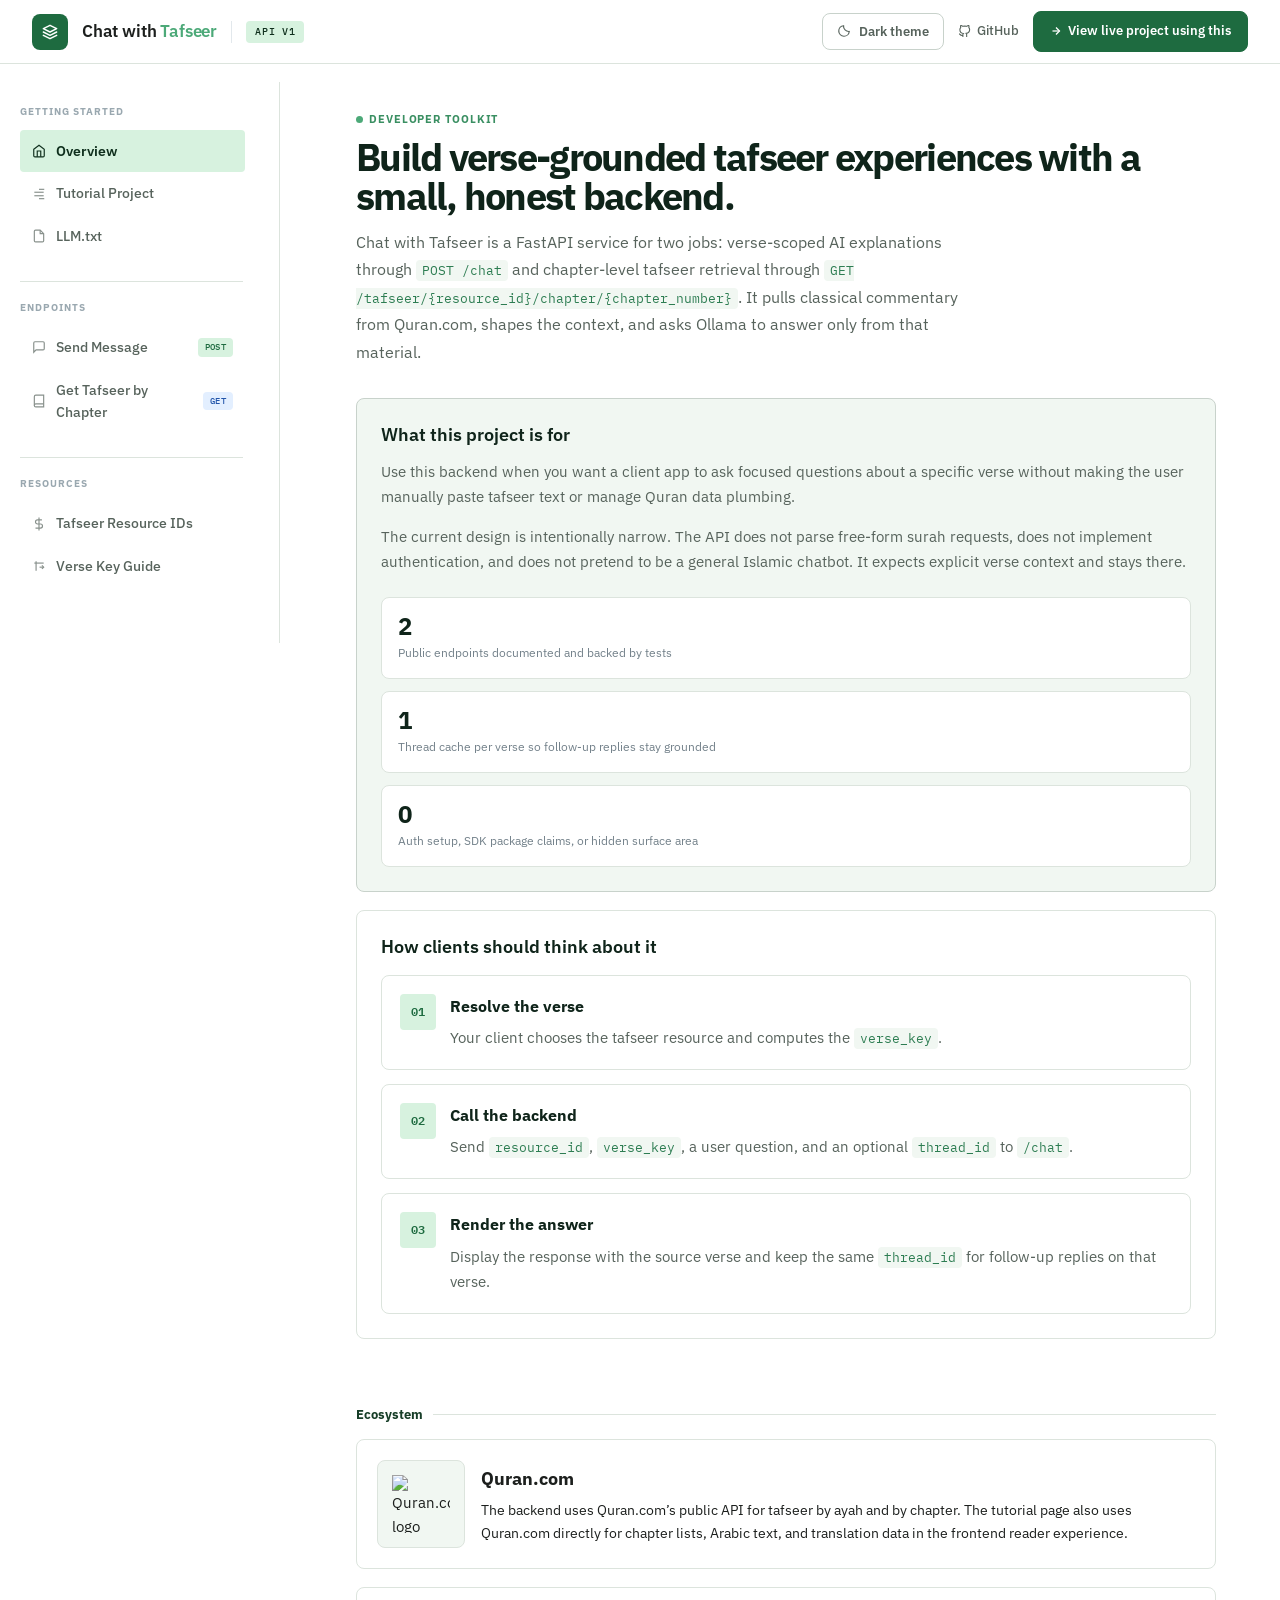
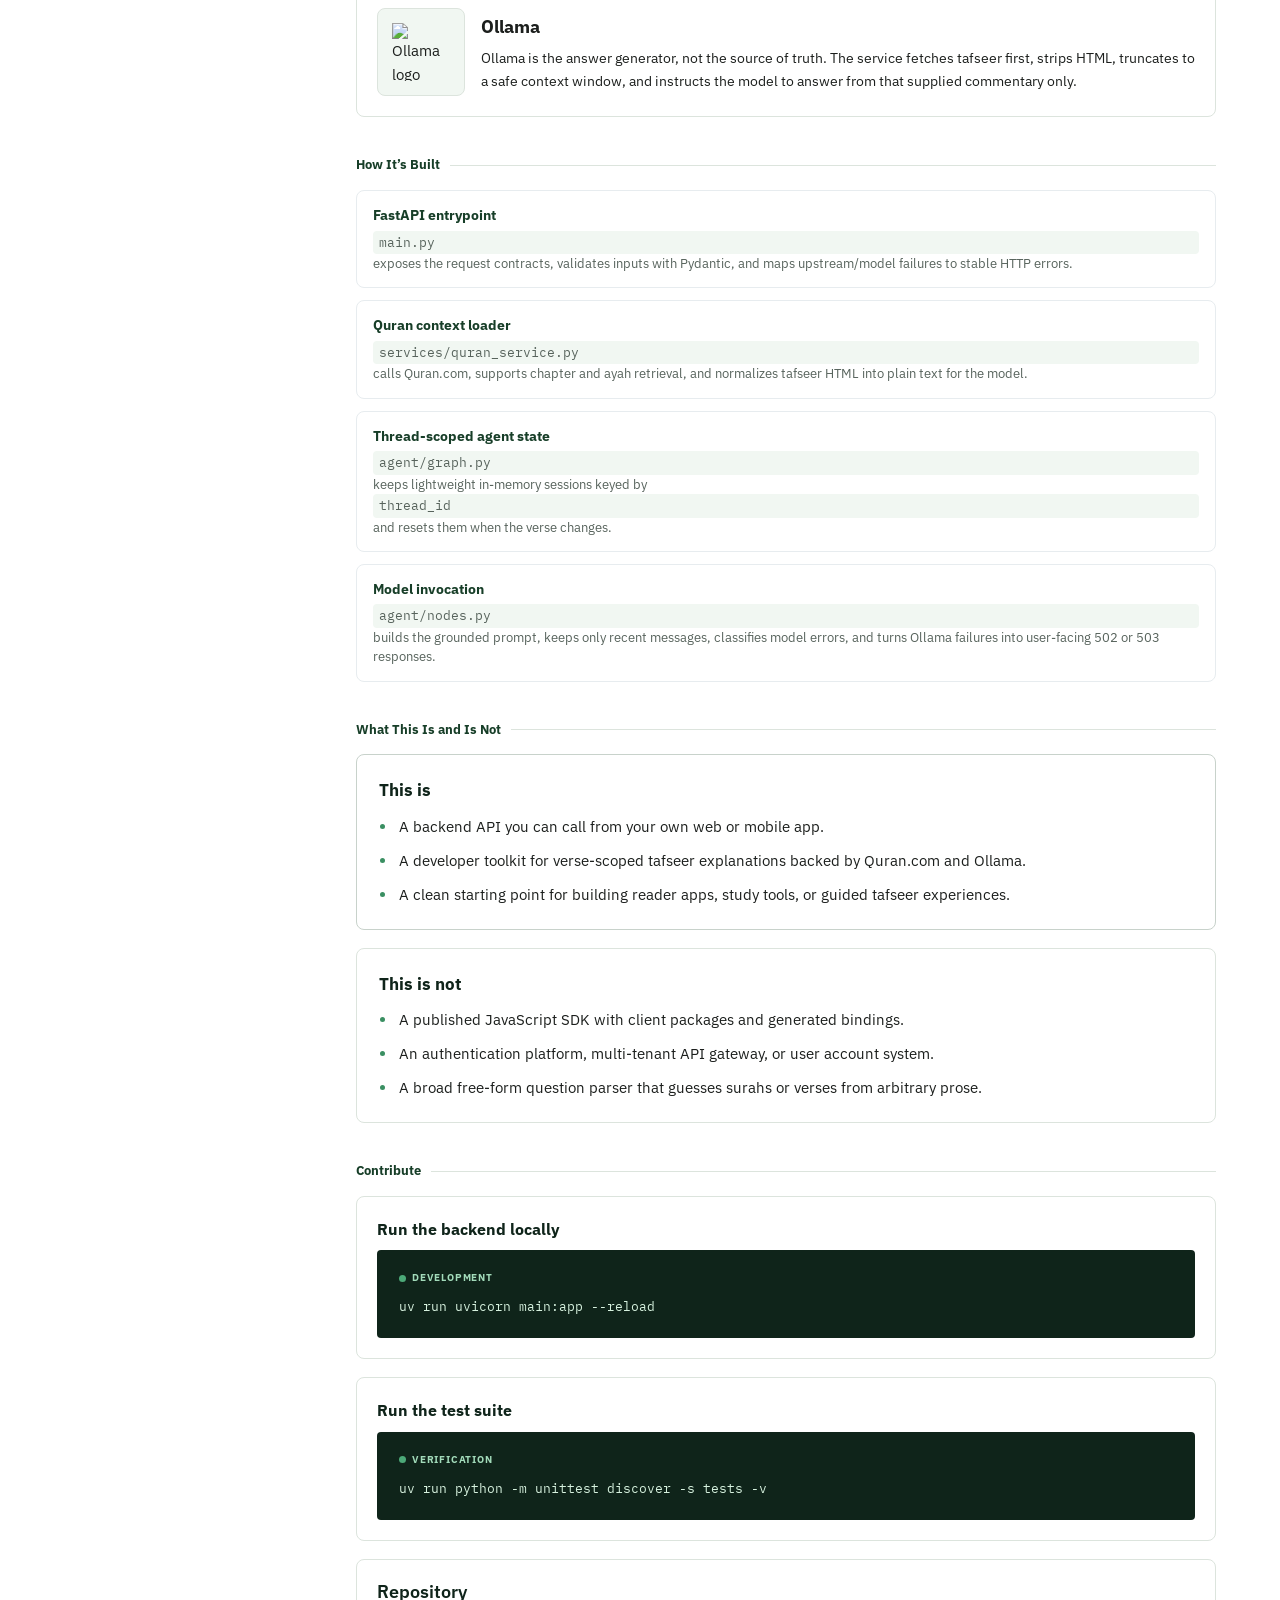
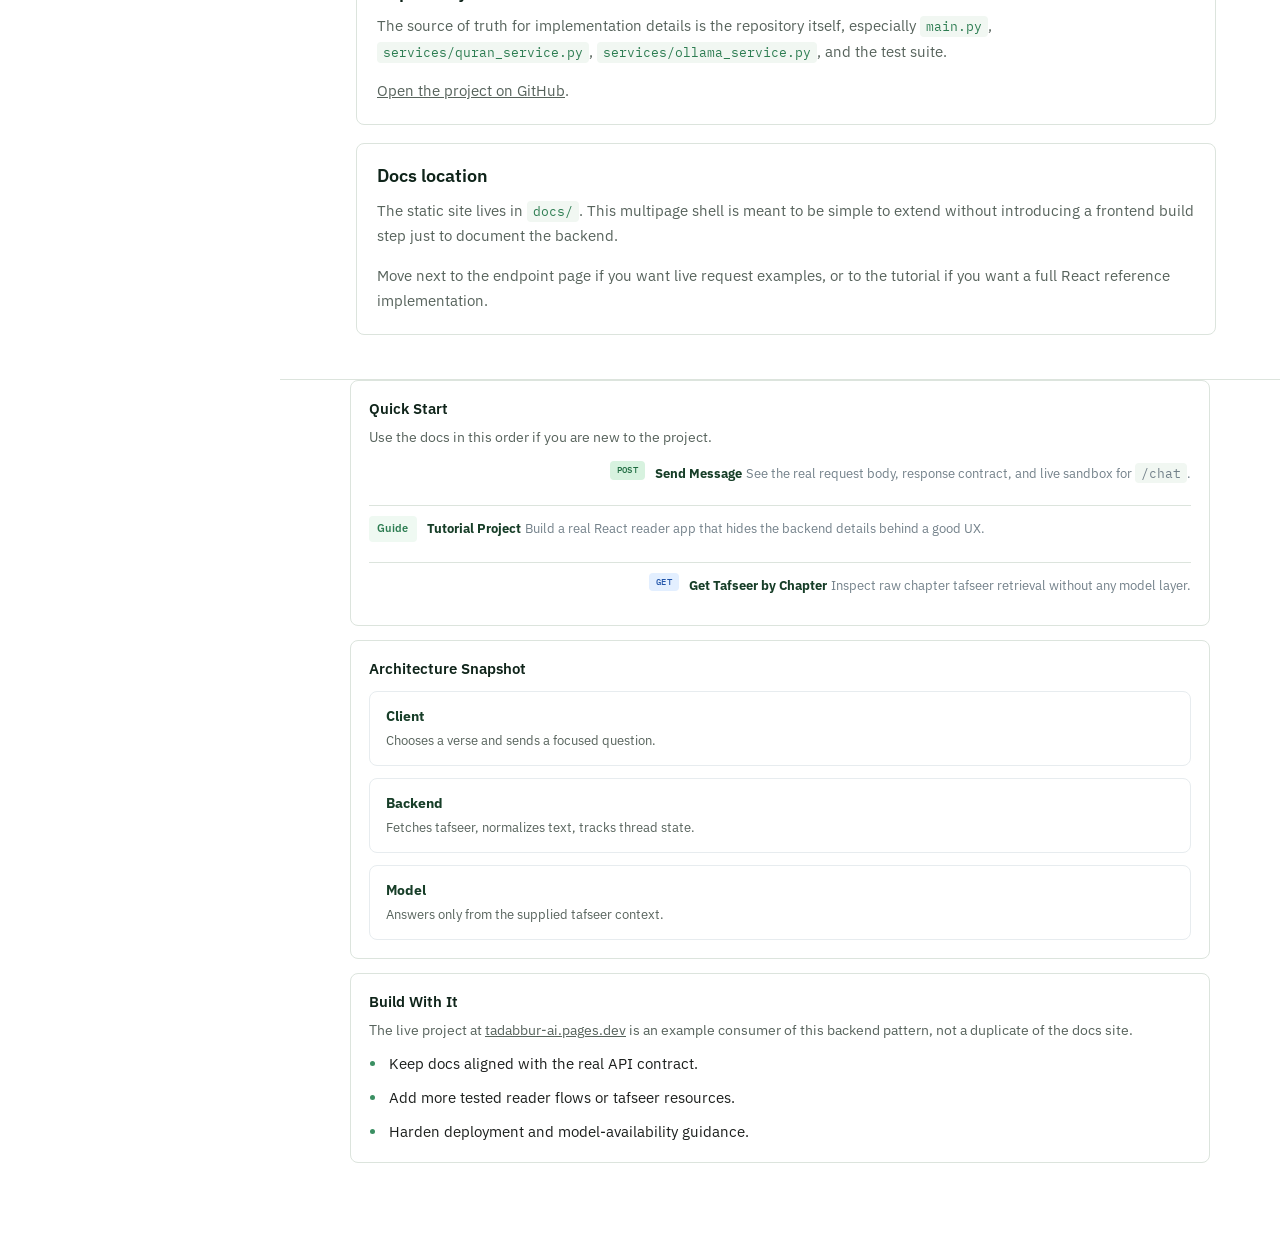
==== commit 4f3f143f: "cleaned ui and added some resources" ====
--- a/docs/index.html
+++ b/docs/index.html
@@ -87,7 +87,7 @@
     <div class="divider"></div>
 
     <div class="sidebar-section">
-      <div class="sidebar-label">Chat</div>
+      <div class="sidebar-label">Endpoints</div>
       <a href="./send_message.html" class="sidebar-item">
         <svg width="14" height="14" fill="none" stroke="currentColor" stroke-width="2" viewBox="0 0 24 24">
           <path d="M21 15a2 2 0 0 1-2 2H7l-4 4V5a2 2 0 0 1 2-2h14a2 2 0 0 1 2 2z"></path>
@@ -95,12 +95,6 @@
         Send Message
         <span class="method-pill post">POST</span>
       </a>
-    </div>
-
-    <div class="divider"></div>
-
-    <div class="sidebar-section">
-      <div class="sidebar-label">Tafseer API</div>
       <a href="./get_tafseer_by_chapter.html" class="sidebar-item">
         <svg width="14" height="14" fill="none" stroke="currentColor" stroke-width="2" viewBox="0 0 24 24">
           <path d="M4 19.5A2.5 2.5 0 0 1 6.5 17H20"></path>
@@ -108,6 +102,28 @@
         </svg>
         Get Tafseer by Chapter
         <span class="method-pill get">GET</span>
+      </a>
+    </div>
+
+    <div class="divider"></div>
+
+    <div class="sidebar-section">
+      <div class="sidebar-label">Resources</div>
+      <a href="./resource_ids.html" class="sidebar-item">
+        <svg width="14" height="14" fill="none" stroke="currentColor" stroke-width="2" viewBox="0 0 24 24">
+          <path d="M12 1v22"></path>
+          <path d="M17 5H9.5a3.5 3.5 0 0 0 0 7H14.5a3.5 3.5 0 0 1 0 7H6"></path>
+        </svg>
+        Tafseer Resource IDs
+      </a>
+      <a href="./verse_keys.html" class="sidebar-item">
+        <svg width="14" height="14" fill="none" stroke="currentColor" stroke-width="2" viewBox="0 0 24 24">
+          <path d="M4 7h16"></path>
+          <path d="M7 4v16"></path>
+          <path d="M17 11l3 3-3 3"></path>
+          <path d="M13 14h7"></path>
+        </svg>
+        Verse Key Guide
       </a>
     </div>
   </aside>
--- a/docs/assets/styles/docs.css
+++ b/docs/assets/styles/docs.css
@@ -47,11 +47,11 @@
   --gray-600: var(--md-sys-color-on-surface-variant);
   --gray-700: #44515a;
   --gray-800: #2a3540;
-  --shadow-soft: 0 18px 40px rgba(18, 34, 24, 0.05);
-  --shadow-card: 0 1px 2px rgba(18, 34, 24, 0.06), 0 10px 24px rgba(18, 34, 24, 0.035);
-  --radius-sm: 10px;
-  --radius-md: 16px;
-  --radius-lg: 18px;
+  --shadow-soft: none;
+  --shadow-card: none;
+  --radius-sm: 4px;
+  --radius-md: 8px;
+  --radius-lg: 10px;
   --appbar-height: 64px;
   --sticky-offset: calc(var(--appbar-height) + 18px);
   --content-max-width: 1420px;
@@ -114,8 +114,8 @@
   --gray-600: #a8b8ae;
   --gray-700: #d9e3dd;
   --gray-800: #eff6f1;
-  --shadow-soft: 0 18px 40px rgba(0, 0, 0, 0.32);
-  --shadow-card: 0 1px 2px rgba(0, 0, 0, 0.28), 0 16px 36px rgba(0, 0, 0, 0.24);
+  --shadow-soft: none;
+  --shadow-card: none;
   --heading-color: #f0f6f2;
   --accent-strong: #d4e8da;
   --surface-raised: #17201c;
@@ -172,8 +172,7 @@
   min-height: var(--appbar-height);
   padding: 0 clamp(18px, 2.8vw, 32px);
   border-bottom: 1px solid var(--md-sys-color-outline-variant);
-  background: color-mix(in srgb, var(--md-sys-color-surface) 95%, transparent);
-  backdrop-filter: blur(10px);
+  background: var(--md-sys-color-surface);
   z-index: 40;
 }
 
@@ -183,10 +182,9 @@
   justify-content: center;
   width: 36px;
   height: 36px;
-  border-radius: 12px;
-  background: linear-gradient(135deg, var(--green-800), var(--green-600));
+  border-radius: var(--radius-md);
+  background: var(--md-sys-color-primary);
   color: var(--white);
-  box-shadow: 0 8px 18px rgba(30, 107, 64, 0.24);
 }
 
 .brand {
@@ -211,7 +209,7 @@
   align-items: center;
   justify-content: center;
   padding: 3px 9px;
-  border-radius: 999px;
+  border-radius: var(--radius-sm);
   background: var(--md-sys-color-primary-container);
   color: var(--md-sys-color-on-primary-container);
   font-family: var(--mono);
@@ -234,9 +232,9 @@
   display: inline-flex;
   align-items: center;
   gap: 6px;
-  border-radius: 999px;
+  border-radius: var(--radius-md);
   text-decoration: none;
-  transition: transform 0.12s ease, border-color 0.12s ease, color 0.12s ease, background 0.12s ease;
+  transition: border-color 0.12s ease, color 0.12s ease, background 0.12s ease;
 }
 
 .topbar-link {
@@ -259,12 +257,11 @@
 .button-link {
   background: var(--md-sys-color-primary);
   color: var(--md-sys-color-on-primary);
-  box-shadow: 0 10px 18px rgba(30, 107, 64, 0.2);
+  border: 1px solid var(--md-sys-color-primary);
 }
 
 .button-link:hover {
   background: #256f46;
-  transform: translateY(-1px);
 }
 
 .button-link-secondary {
@@ -276,7 +273,6 @@
 .button-link-secondary:hover {
   border-color: var(--md-sys-color-primary);
   color: var(--md-sys-color-primary);
-  transform: translateY(-1px);
 }
 
 .theme-toggle {
@@ -284,7 +280,7 @@
   align-items: center;
   gap: 8px;
   border: 1px solid var(--md-sys-color-outline);
-  border-radius: 999px;
+  border-radius: var(--radius-md);
   padding: 9px 14px;
   background: var(--md-sys-color-surface);
   color: var(--md-sys-color-on-surface-variant);
@@ -292,13 +288,12 @@
   font-family: var(--sans);
   font-size: 13px;
   font-weight: 600;
-  transition: transform 0.12s ease, border-color 0.12s ease, color 0.12s ease, background 0.12s ease;
+  transition: border-color 0.12s ease, color 0.12s ease, background 0.12s ease;
 }
 
 .theme-toggle:hover {
   border-color: var(--md-sys-color-primary);
   color: var(--md-sys-color-primary);
-  transform: translateY(-1px);
 }
 
 .theme-toggle svg {
@@ -340,7 +335,7 @@
 .docs-panel::-webkit-scrollbar-thumb,
 .right-rail::-webkit-scrollbar-thumb {
   background: var(--gray-200);
-  border-radius: 999px;
+  border-radius: var(--radius-sm);
 }
 
 .sidebar-section {
@@ -363,7 +358,7 @@
   gap: 10px;
   min-height: 42px;
   padding: 10px 12px;
-  border-radius: 999px;
+  border-radius: var(--radius-sm);
   color: var(--md-sys-color-on-surface-variant);
   text-decoration: none;
   font-size: 14px;
@@ -394,7 +389,7 @@
 .method-pill {
   margin-left: auto;
   padding: 2px 7px;
-  border-radius: 999px;
+  border-radius: var(--radius-sm);
   font-family: var(--mono);
   font-size: 9px;
   font-weight: 500;
@@ -402,7 +397,7 @@
 }
 
 .method-pill.post {
-  background: color-mix(in srgb, var(--md-sys-color-primary-container) 82%, var(--md-sys-color-surface));
+  background: var(--md-sys-color-primary-container);
   color: var(--md-sys-color-primary);
 }
 
@@ -522,9 +517,9 @@
 .callout-card,
 .stack-card {
   border: 1px solid var(--md-sys-color-outline-variant);
-  border-radius: 18px;
-  background: var(--md-sys-color-surface-container);
-  box-shadow: var(--shadow-card);
+  border-radius: var(--radius-md);
+  background: var(--md-sys-color-surface);
+  box-shadow: none;
 }
 
 .spotlight-card {
@@ -532,8 +527,8 @@
 }
 
 .spotlight-card.primary {
-  background: color-mix(in srgb, var(--md-sys-color-primary-container) 58%, var(--md-sys-color-surface));
-  border-color: color-mix(in srgb, var(--md-sys-color-primary) 18%, var(--md-sys-color-outline-variant));
+  background: var(--md-sys-color-surface-container-high);
+  border-color: var(--md-sys-color-outline);
 }
 
 .spotlight-card h2,
@@ -632,7 +627,7 @@
   display: inline-flex;
   align-items: center;
   gap: 6px;
-  border-radius: 999px;
+  border-radius: var(--radius-sm);
   font-size: 11px;
   font-weight: 600;
   letter-spacing: 0.3px;
@@ -720,7 +715,7 @@
   justify-content: center;
   width: 36px;
   height: 36px;
-  border-radius: 50%;
+  border-radius: var(--radius-sm);
   background: var(--green-100);
   color: var(--green-800);
   font-family: var(--mono);
@@ -740,7 +735,7 @@
 .preview-block {
   position: relative;
   overflow: hidden;
-  border-radius: var(--radius-md);
+  border-radius: var(--radius-sm);
 }
 
 .code-block,
@@ -758,17 +753,6 @@
 .preview-block {
   border: 1px solid var(--md-sys-color-outline-variant);
   background: var(--surface-raised);
-}
-
-.code-block::before,
-.shell-block::before {
-  content: "";
-  position: absolute;
-  top: 0;
-  left: 0;
-  right: 0;
-  height: 2px;
-  background: linear-gradient(90deg, var(--green-500), var(--green-300));
 }
 
 .code-label {
@@ -891,14 +875,14 @@
   margin: 24px 0 30px;
   padding: 14px 16px;
   border: 1px solid var(--md-sys-color-outline);
-  border-radius: 16px;
-  background: var(--md-sys-color-surface-container);
-  box-shadow: var(--shadow-card);
+  border-radius: var(--radius-md);
+  background: var(--md-sys-color-surface);
+  box-shadow: none;
 }
 
 .url-method {
   padding: 3px 8px;
-  border-radius: 6px;
+  border-radius: var(--radius-sm);
   background: var(--md-sys-color-primary);
   color: var(--md-sys-color-on-primary);
   font-family: var(--mono);
@@ -927,8 +911,8 @@
 
 .inline-code {
   padding: 2px 6px;
-  border-radius: 6px;
-  background: var(--green-50);
+  border-radius: var(--radius-sm);
+  background: var(--md-sys-color-surface-container-high);
   color: var(--green-700);
 }
 
@@ -938,7 +922,7 @@
   display: inline-flex;
   align-items: center;
   gap: 4px;
-  border-radius: 999px;
+  border-radius: var(--radius-sm);
   background: var(--surface-raised);
   cursor: pointer;
   font-family: var(--sans);
@@ -983,13 +967,13 @@
   gap: 10px;
   margin-bottom: 24px;
   padding: 14px 16px;
-  border-radius: var(--radius-md);
+  border-radius: var(--radius-sm);
   border: 1px solid;
 }
 
 .notice {
-  background: color-mix(in srgb, var(--md-sys-color-primary-container) 42%, var(--md-sys-color-surface));
-  border-color: color-mix(in srgb, var(--md-sys-color-primary) 14%, var(--md-sys-color-outline-variant));
+  background: var(--md-sys-color-surface-container-high);
+  border-color: var(--md-sys-color-outline);
   color: var(--md-sys-color-on-primary-container);
 }
 
@@ -1016,10 +1000,10 @@
   width: 100%;
   margin-bottom: 28px;
   border-collapse: collapse;
-  border-radius: 16px;
+  border-radius: var(--radius-sm);
   overflow: hidden;
   background: var(--md-sys-color-surface);
-  box-shadow: 0 10px 24px rgba(17, 24, 39, 0.03);
+  box-shadow: none;
 }
 
 .table-scroll {
@@ -1027,7 +1011,7 @@
   margin-bottom: 28px;
   overflow-x: auto;
   -webkit-overflow-scrolling: touch;
-  border-radius: 16px;
+  border-radius: var(--radius-sm);
 }
 
 .table-scroll::-webkit-scrollbar {
@@ -1036,7 +1020,7 @@
 
 .table-scroll::-webkit-scrollbar-thumb {
   background: var(--gray-200);
-  border-radius: 999px;
+  border-radius: var(--radius-sm);
 }
 
 .table-scroll .param-table {
@@ -1084,7 +1068,7 @@
   display: inline-flex;
   align-items: center;
   justify-content: center;
-  border-radius: 999px;
+  border-radius: var(--radius-sm);
   padding: 2px 8px;
   font-size: 10px;
   font-weight: 700;
@@ -1104,9 +1088,9 @@
 .sandbox-card {
   overflow: hidden;
   border: 1px solid var(--md-sys-color-outline-variant);
-  border-radius: 18px;
-  background: var(--md-sys-color-surface-container);
-  box-shadow: var(--shadow-card);
+  border-radius: var(--radius-md);
+  background: var(--md-sys-color-surface);
+  box-shadow: none;
 }
 
 .sandbox-card-header {
@@ -1154,18 +1138,17 @@
   width: 100%;
   padding: 11px 12px;
   border: 1.5px solid var(--gray-200);
-  border-radius: 12px;
+  border-radius: var(--radius-sm);
   background: var(--surface-raised);
   color: var(--control-text);
   font-size: 12.5px;
   font-family: var(--mono);
   outline: none;
-  transition: border-color 0.12s ease, box-shadow 0.12s ease;
+  transition: border-color 0.12s ease;
 }
 
 .field-input:focus {
   border-color: var(--green-500);
-  box-shadow: 0 0 0 3px rgba(56, 148, 106, 0.12);
 }
 
 .field-input.textarea {
@@ -1184,19 +1167,20 @@
   width: 100%;
   margin-top: 4px;
   border: none;
-  border-radius: 999px;
+  border-radius: var(--radius-md);
   padding: 12px;
   background: var(--green-800);
   color: var(--white);
   cursor: pointer;
   font-size: 13.5px;
   font-weight: 700;
-  transition: background 0.12s ease, transform 0.12s ease;
+  transition: background 0.12s ease, border-color 0.12s ease;
+  border: 1px solid var(--green-800);
 }
 
 .send-btn:hover {
   background: var(--green-700);
-  transform: translateY(-1px);
+  border-color: var(--green-700);
 }
 
 .send-btn:disabled {
@@ -1237,7 +1221,7 @@
 .kpi-card {
   padding: 16px;
   border: 1px solid var(--md-sys-color-outline-variant);
-  border-radius: 16px;
+  border-radius: var(--radius-md);
   background: var(--md-sys-color-surface);
 }
 
@@ -1263,9 +1247,9 @@
   align-items: center;
   padding: 20px;
   border: 1px solid var(--md-sys-color-outline-variant);
-  border-radius: var(--radius-lg);
-  background: var(--md-sys-color-surface);
-  box-shadow: var(--shadow-card);
+  border-radius: var(--radius-md);
+  background: var(--md-sys-color-surface);
+  box-shadow: none;
 }
 
 .brand-image-wrap {
@@ -1274,7 +1258,7 @@
   justify-content: center;
   width: 88px;
   height: 88px;
-  border-radius: 18px;
+  border-radius: var(--radius-md);
   background: var(--md-sys-color-surface-container-high);
   border: 1px solid var(--md-sys-color-outline-variant);
 }
@@ -1329,13 +1313,13 @@
 
 .comparison-card {
   padding: 22px;
-  border-radius: var(--radius-lg);
+  border-radius: var(--radius-md);
   border: 1px solid var(--gray-200);
-  background: var(--md-sys-color-surface-container);
+  background: var(--md-sys-color-surface);
 }
 
 .comparison-card.good {
-  border-color: color-mix(in srgb, var(--md-sys-color-primary) 14%, var(--md-sys-color-outline-variant));
+  border-color: var(--md-sys-color-outline);
 }
 
 .comparison-card.bad {
@@ -1353,8 +1337,8 @@
 .blueprint-card {
   padding: 20px;
   border: 1px solid var(--md-sys-color-outline-variant);
-  border-radius: var(--radius-lg);
-  background: var(--md-sys-color-surface-container);
+  border-radius: var(--radius-md);
+  background: var(--md-sys-color-surface);
 }
 
 .route-card h3,
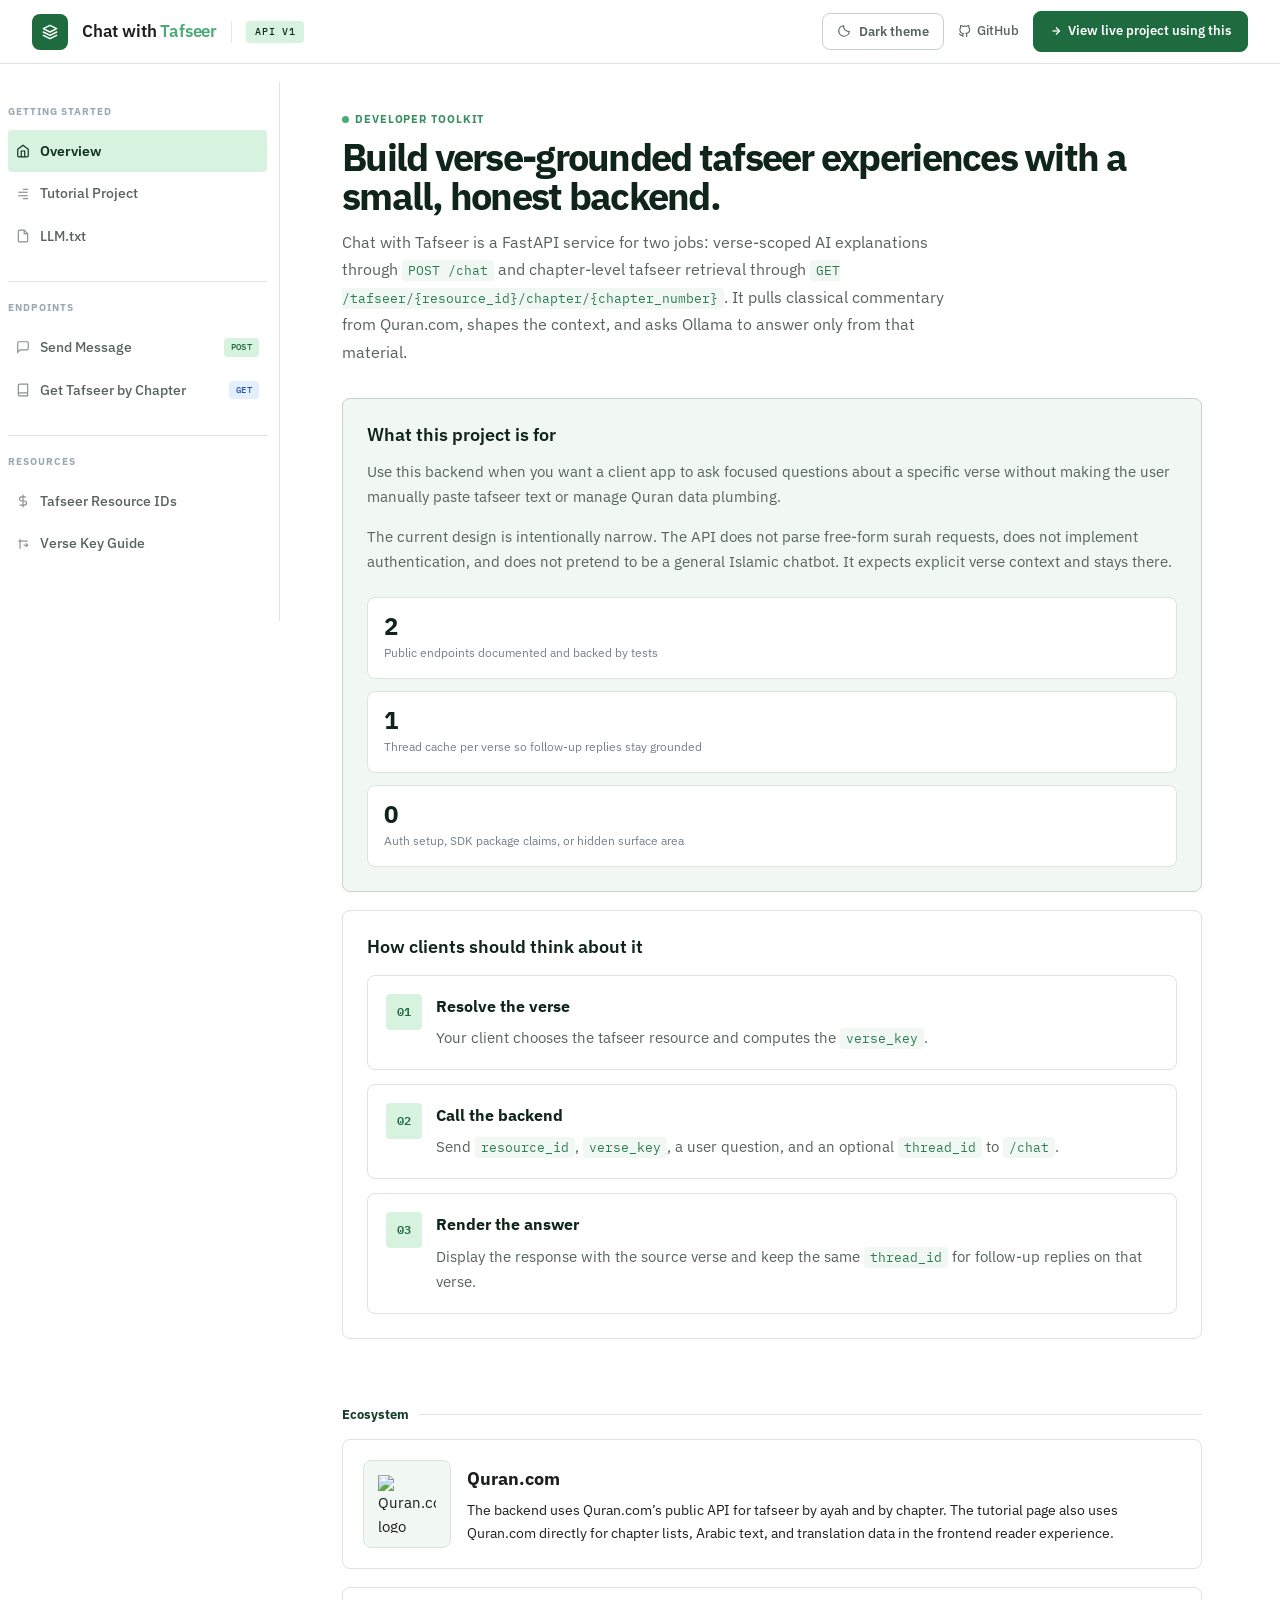
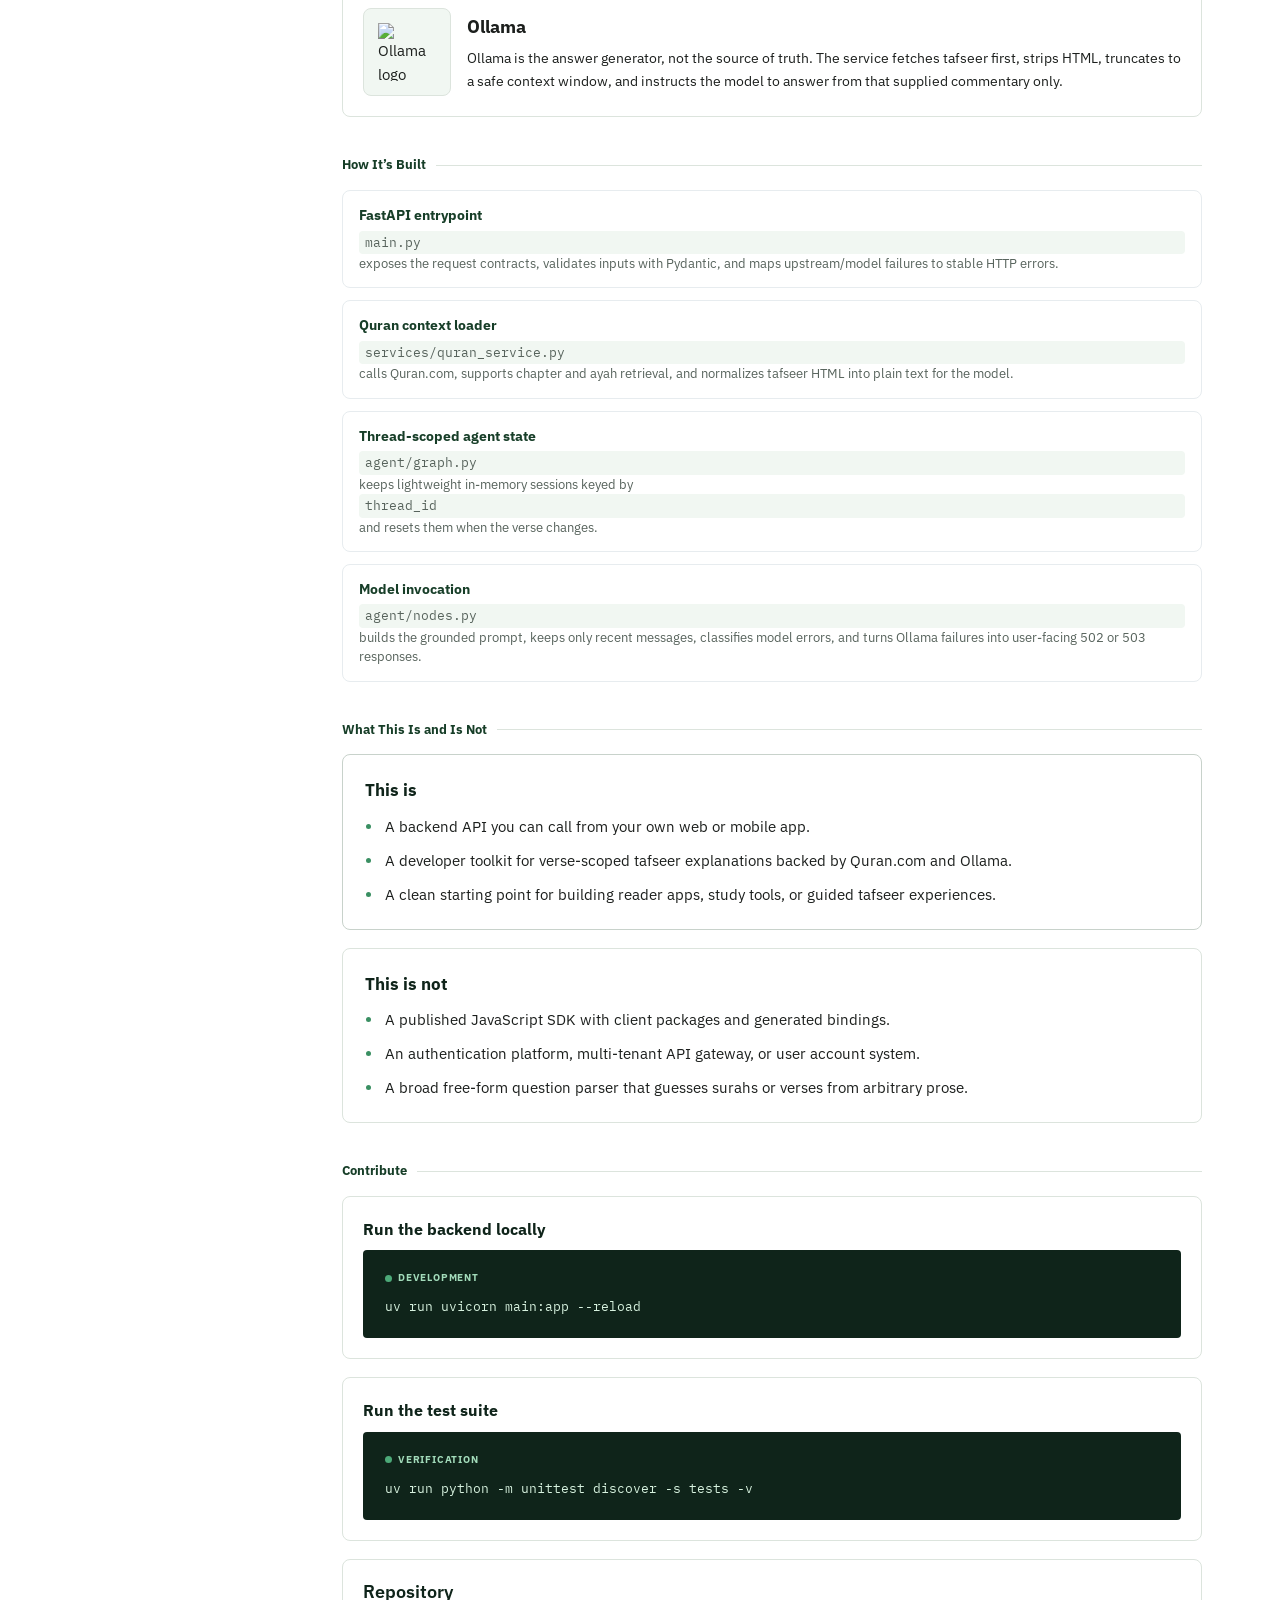
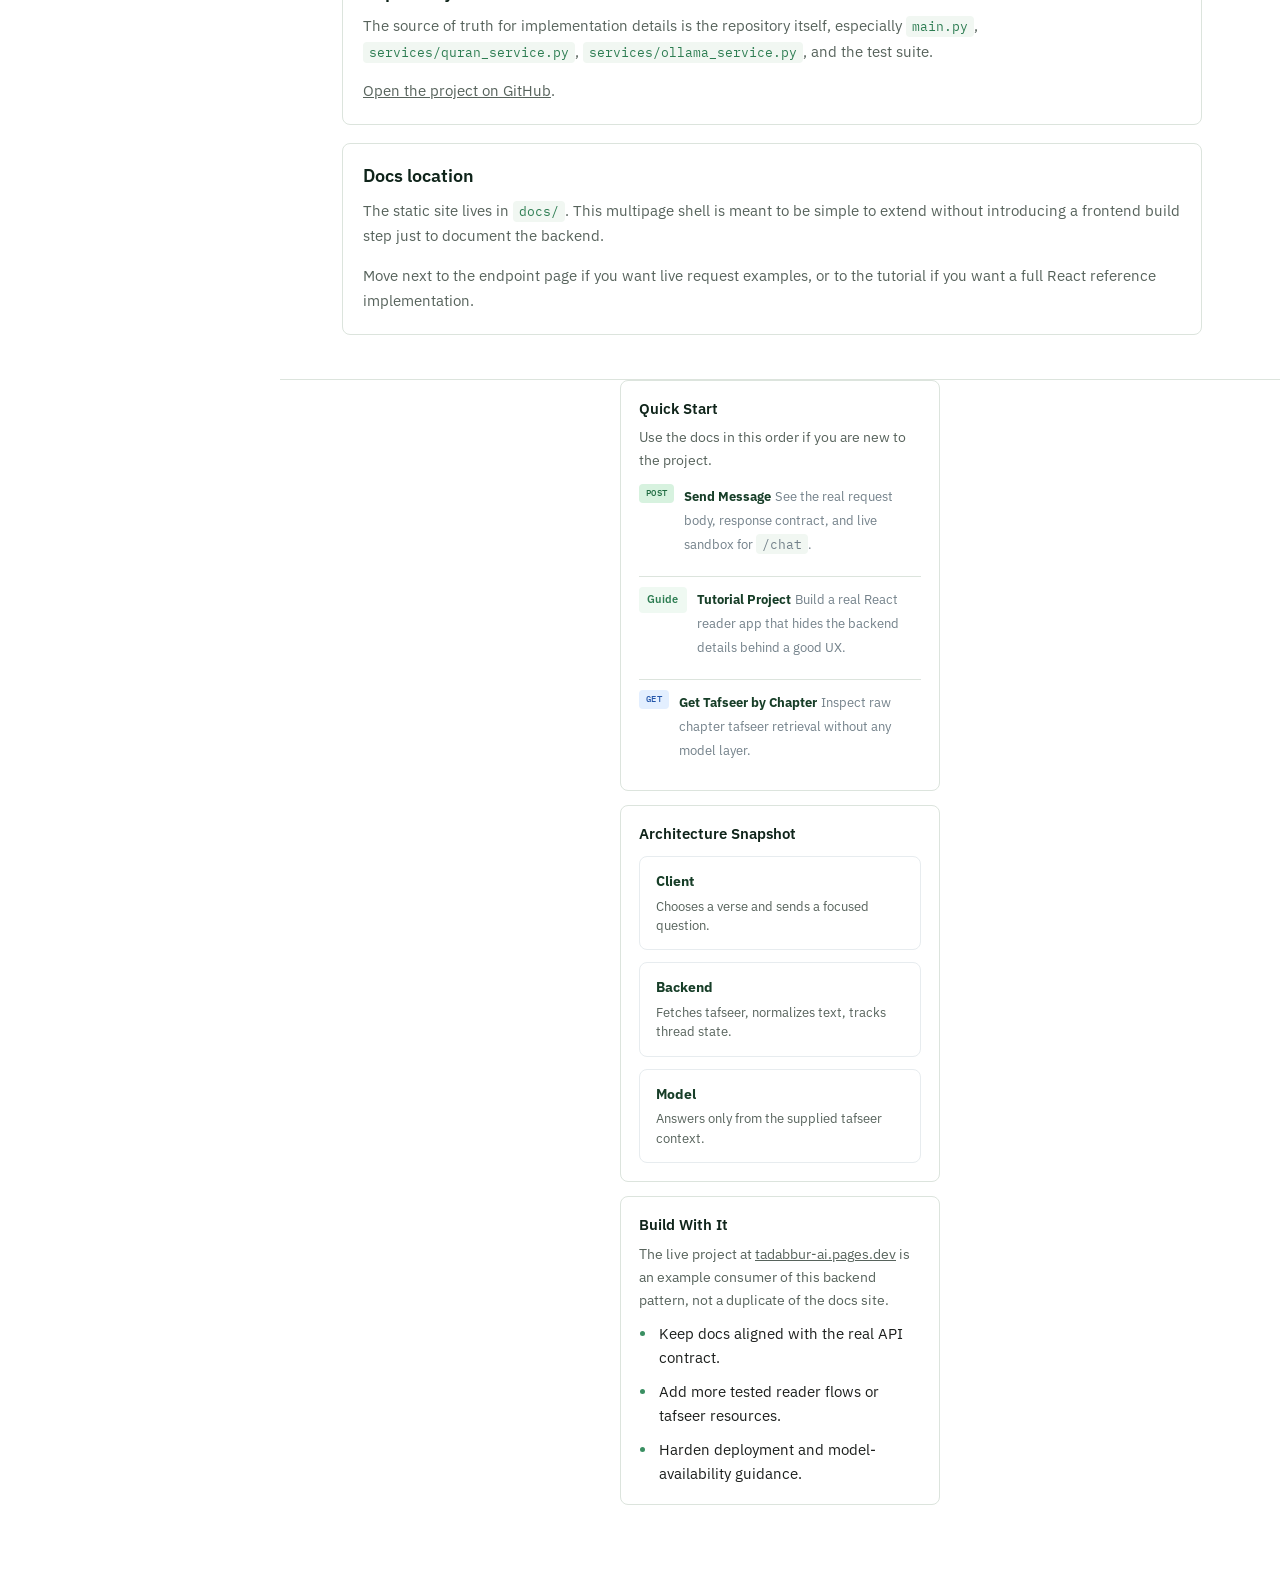
==== commit 0ac12cf2: "feat: implement responsive mobile sidebar with burger menu toggle" ====
--- a/docs/index.html
+++ b/docs/index.html
@@ -23,6 +23,13 @@
 </head>
 <body>
 <header class="topbar">
+  <button class="burger-menu" type="button" aria-label="Toggle menu" data-menu-toggle>
+    <svg width="20" height="20" viewBox="0 0 24 24" fill="none" stroke="currentColor" stroke-width="2" stroke-linecap="round" stroke-linejoin="round">
+      <line x1="3" y1="12" x2="21" y2="12"></line>
+      <line x1="3" y1="6" x2="21" y2="6"></line>
+      <line x1="3" y1="18" x2="21" y2="18"></line>
+    </svg>
+  </button>
   <div class="logo-mark" aria-hidden="true">
     <svg width="16" height="16" viewBox="0 0 24 24" fill="none" stroke="currentColor" stroke-width="2.2" stroke-linecap="round" stroke-linejoin="round">
       <path d="M12 2L2 7l10 5 10-5-10-5z"></path>
--- a/docs/assets/styles/docs.css
+++ b/docs/assets/styles/docs.css
@@ -306,12 +306,31 @@
   justify-content: center;
 }
 
+.burger-menu {
+  display: none;
+  align-items: center;
+  justify-content: center;
+  width: 36px;
+  height: 36px;
+  border-radius: var(--radius-md);
+  border: 1px solid var(--md-sys-color-outline);
+  background: var(--md-sys-color-surface);
+  color: var(--md-sys-color-on-surface-variant);
+  cursor: pointer;
+  transition: border-color 0.12s ease, color 0.12s ease;
+}
+
+.burger-menu:hover {
+  border-color: var(--md-sys-color-primary);
+  color: var(--md-sys-color-primary);
+}
+
 .layout {
   display: grid;
   grid-template-columns: 280px minmax(0, 1fr);
   align-items: start;
-  width: min(100%, var(--content-max-width));
-  margin: 0 auto;
+  width: 100%;
+  padding-left: max(0px, calc((100vw - var(--content-max-width)) / 2));
 }
 
 .sidebar {
@@ -322,7 +341,7 @@
   overflow-y: auto;
   border-right: 1px solid var(--md-sys-color-outline-variant);
   background: var(--md-sys-color-surface);
-  padding: 22px 16px 32px 0;
+  padding: 22px 0 32px 0;
 }
 
 .sidebar::-webkit-scrollbar,
@@ -338,9 +357,10 @@
   border-radius: var(--radius-sm);
 }
 
+/* CHANGED: reduced left padding from 20px → 8px */
 .sidebar-section {
   margin-bottom: 24px;
-  padding: 0 18px 0 20px;
+  padding: 0 12px 0 8px;
 }
 
 .sidebar-label {
@@ -352,12 +372,13 @@
   text-transform: uppercase;
 }
 
+/* CHANGED: reduced left padding from 12px → 8px */
 .sidebar-item {
   display: flex;
   align-items: center;
   gap: 10px;
   min-height: 42px;
-  padding: 10px 12px;
+  padding: 10px 8px;
   border-radius: var(--radius-sm);
   color: var(--md-sys-color-on-surface-variant);
   text-decoration: none;
@@ -406,17 +427,19 @@
   color: var(--blue-700);
 }
 
+/* CHANGED: left margin reduced from 20px → 8px to match section padding */
 .divider {
   height: 1px;
-  margin: 4px 20px 18px;
+  margin: 4px 12px 18px 8px;
   background: var(--md-sys-color-outline-variant);
 }
 
 .main {
   display: grid;
-  grid-template-columns: minmax(0, 1fr) var(--rail-width);
+  grid-template-columns: minmax(0, calc(var(--reading-max-width) + 112px)) var(--rail-width);
   min-width: 0;
   align-items: start;
+  justify-content: start;
 }
 
 .docs-panel {
@@ -424,6 +447,7 @@
   flex-direction: column;
   align-items: center;
   min-width: 0;
+  max-width: calc(var(--reading-max-width) + 112px);
   padding: 42px 56px 88px;
   border-right: 1px solid var(--md-sys-color-outline-variant);
   background: var(--md-sys-color-surface);
@@ -437,15 +461,19 @@
   position: sticky;
   top: var(--sticky-offset);
   align-self: start;
-  width: var(--rail-width);
-  padding: 42px 24px 0 24px;
-  background: var(--md-sys-color-surface);
+  padding: 84px 24px 0 24px;
+  background: var(--md-sys-color-surface);
+  display: flex;
+  flex-direction: column;
+  align-items: center;
 }
 
 .rail-stack {
   display: flex;
   flex-direction: column;
   gap: 14px;
+  width: 100%;
+  max-width: var(--rail-width);
 }
 
 .page-intro {
@@ -1431,14 +1459,52 @@
   }
 
   .sidebar {
-    position: static;
-    top: auto;
-    max-height: none;
-    overflow: visible;
-    width: 100%;
-    border-right: none;
-    border-bottom: 1px solid var(--gray-200);
+    position: fixed;
+    top: var(--appbar-height);
+    left: 0;
+    width: 280px;
+    height: calc(100vh - var(--appbar-height));
+    max-height: calc(100vh - var(--appbar-height));
+    overflow-y: auto;
+    background: var(--md-sys-color-surface);
+    border-right: 1px solid var(--md-sys-color-outline-variant);
+    border-bottom: none;
     padding: 16px 18px 20px;
+    transform: translateX(-100%);
+    transition: transform 0.25s ease;
+    z-index: 50;
+  }
+
+  body.sidebar-open .sidebar {
+    transform: translateX(0);
+  }
+
+  .mobile-overlay {
+    position: fixed;
+    inset: 0;
+    top: var(--appbar-height);
+    background: rgba(0, 0, 0, 0.4);
+    opacity: 0;
+    pointer-events: none;
+    transition: opacity 0.25s ease;
+    z-index: 45;
+  }
+
+  html[data-theme="dark"] .mobile-overlay {
+    background: rgba(0, 0, 0, 0.7);
+  }
+
+  body.sidebar-open {
+    overflow: hidden;
+  }
+
+  body.sidebar-open .mobile-overlay {
+    opacity: 1;
+    pointer-events: auto;
+  }
+
+  .burger-menu {
+    display: flex;
   }
 
   .sidebar-section {
@@ -1511,4 +1577,4 @@
   .sidebar-item {
     font-size: 13.5px;
   }
-}
+}
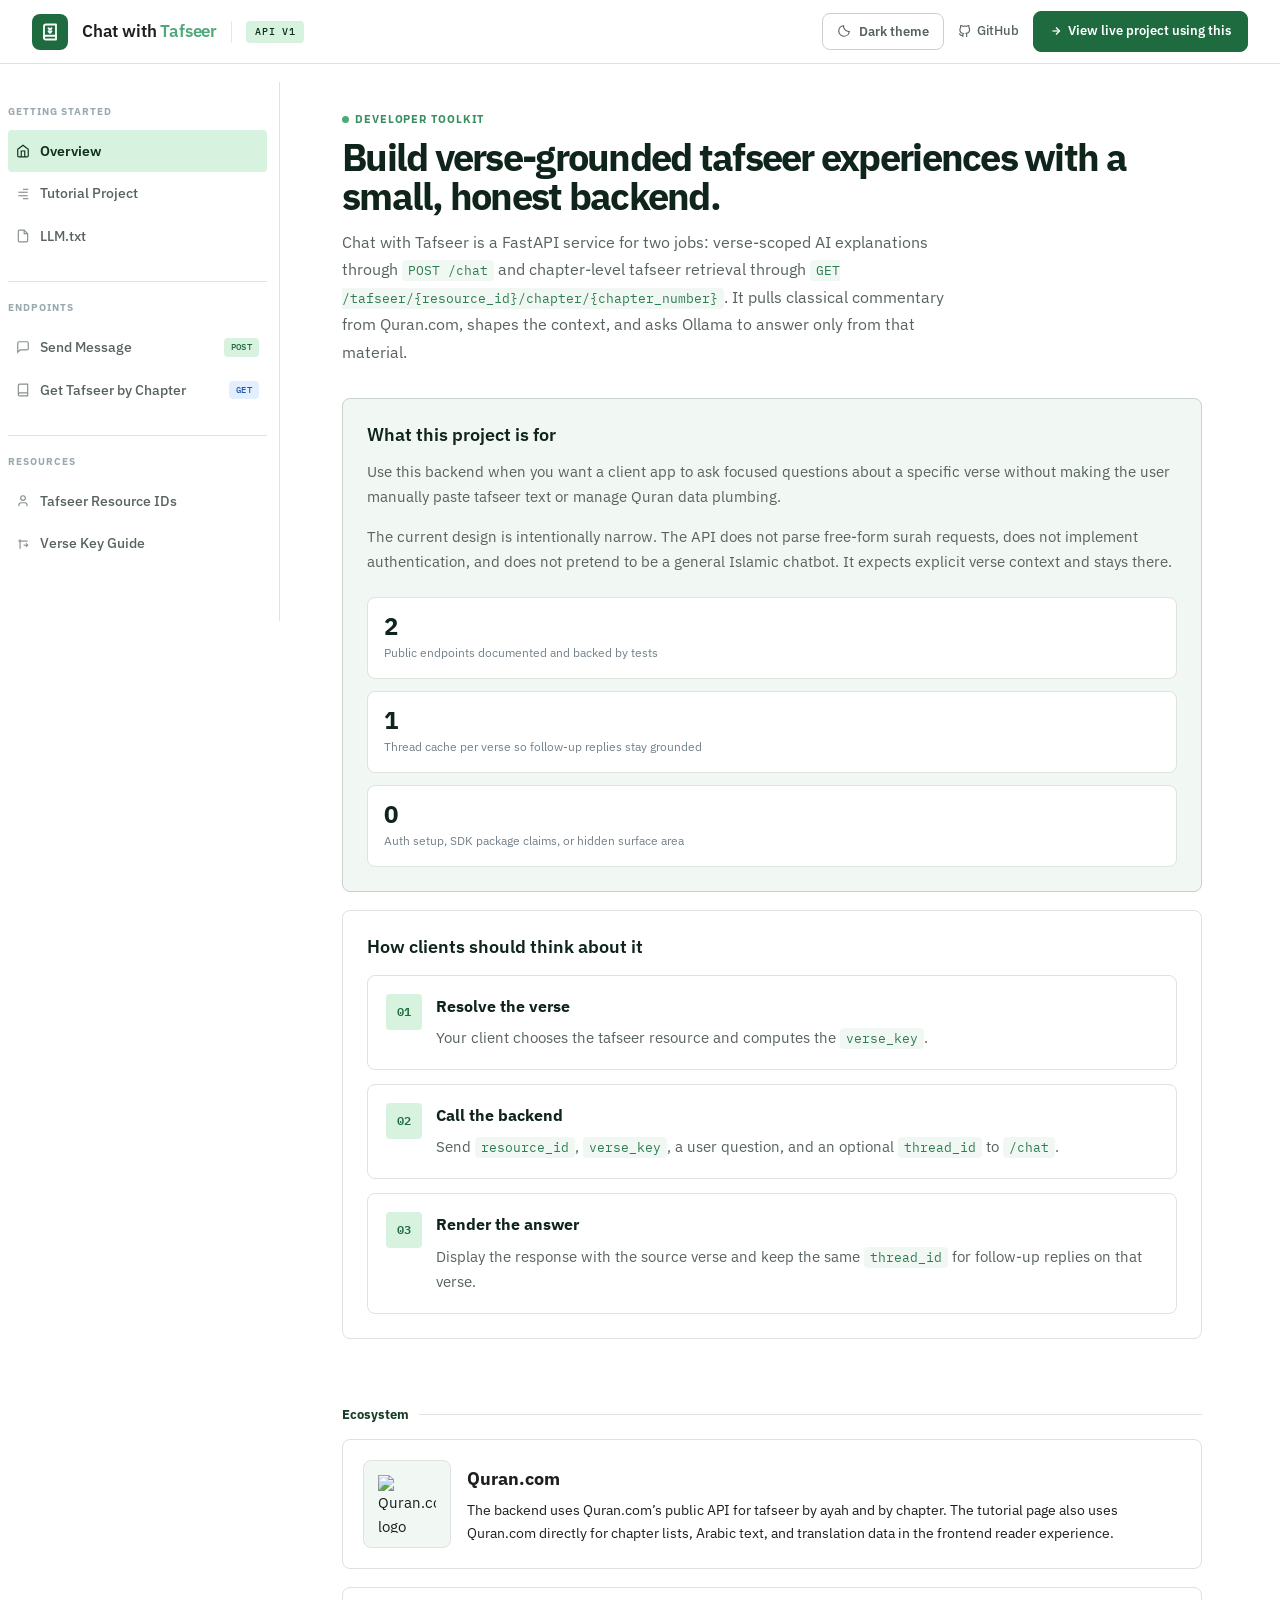
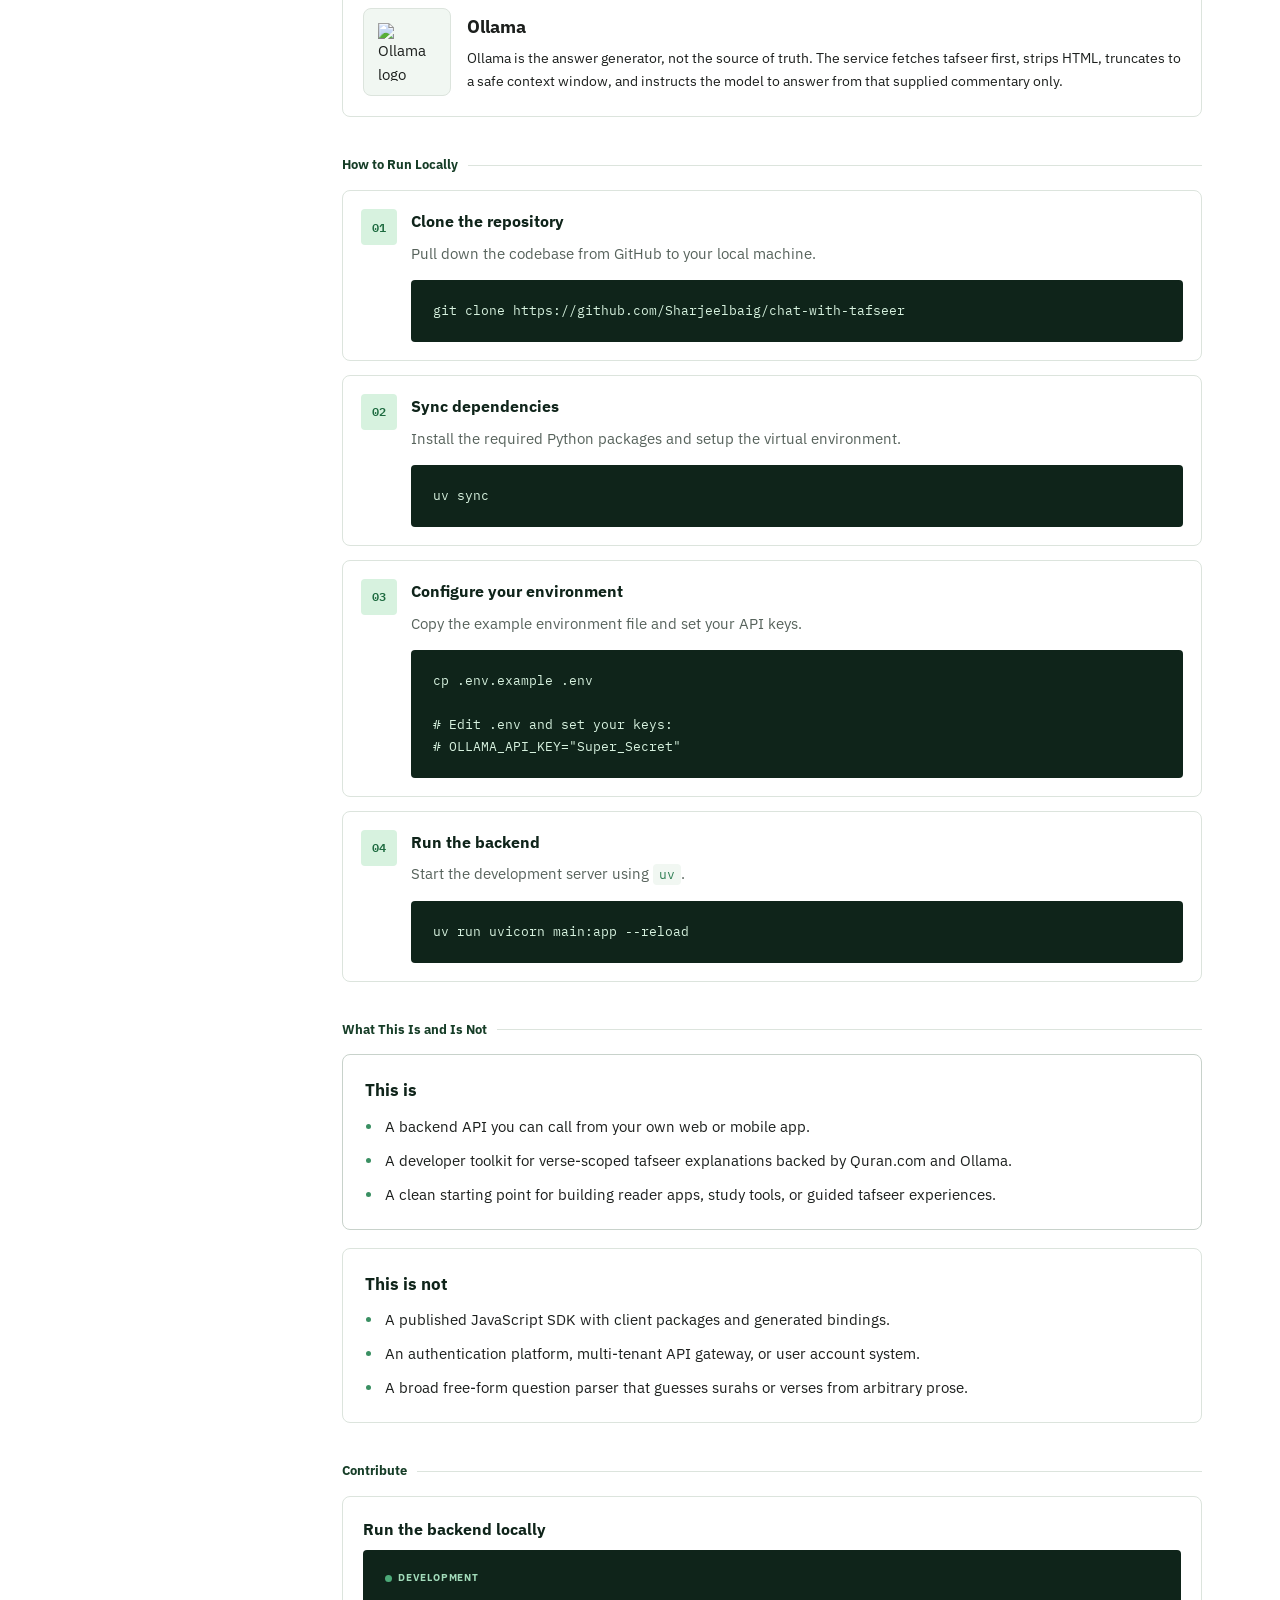
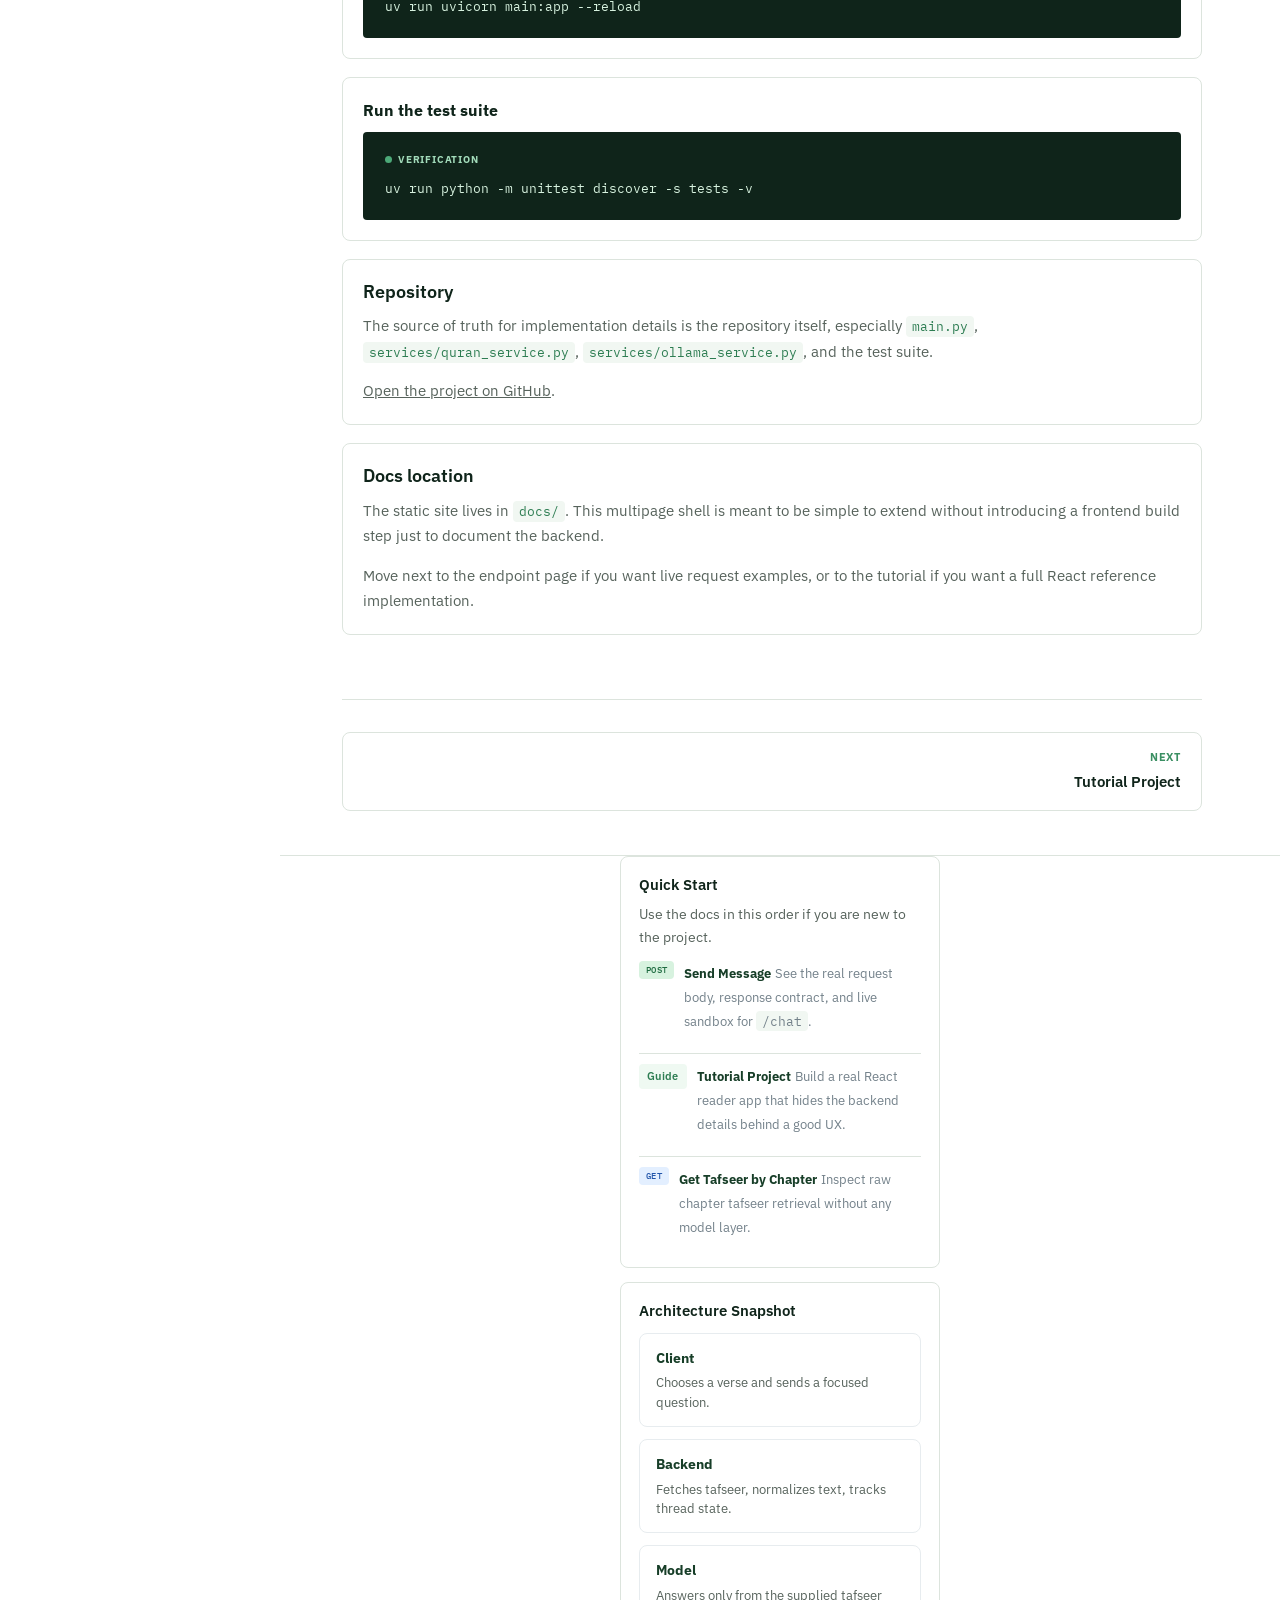
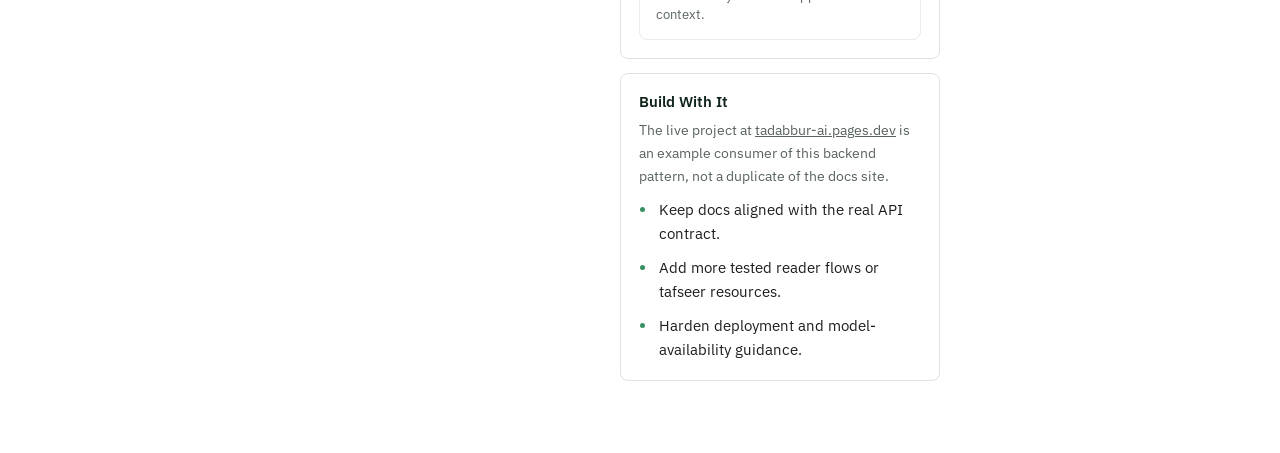
==== commit 53f2ecb5: "feat: update documentation UI with new navigation, refined icons, and local setup instructions" ====
--- a/docs/index.html
+++ b/docs/index.html
@@ -31,10 +31,11 @@
     </svg>
   </button>
   <div class="logo-mark" aria-hidden="true">
-    <svg width="16" height="16" viewBox="0 0 24 24" fill="none" stroke="currentColor" stroke-width="2.2" stroke-linecap="round" stroke-linejoin="round">
-      <path d="M12 2L2 7l10 5 10-5-10-5z"></path>
-      <path d="M2 17l10 5 10-5"></path>
-      <path d="M2 12l10 5 10-5"></path>
+    <svg width="18" height="18" viewBox="0 0 24 24" fill="none" stroke="currentColor" stroke-width="2.4" stroke-linecap="round" stroke-linejoin="round">
+      <path d="M4 19.5A2.5 2.5 0 0 1 6.5 17H20"></path>
+      <path d="M6.5 2H20v20H6.5A2.5 2.5 0 0 1 4 19.5v-15A2.5 2.5 0 0 1 6.5 2z"></path>
+      <path d="M10 7l2 2 2-2"></path>
+      <path d="M10 11l2 2 2-2"></path>
     </svg>
   </div>
   <span class="brand">Chat with <span>Tafseer</span></span>
@@ -118,8 +119,8 @@
       <div class="sidebar-label">Resources</div>
       <a href="./resource_ids.html" class="sidebar-item">
         <svg width="14" height="14" fill="none" stroke="currentColor" stroke-width="2" viewBox="0 0 24 24">
-          <path d="M12 1v22"></path>
-          <path d="M17 5H9.5a3.5 3.5 0 0 0 0 7H14.5a3.5 3.5 0 0 1 0 7H6"></path>
+          <path d="M19 21v-2a4 4 0 0 0-4-4H9a4 4 0 0 0-4 4v2"></path>
+          <circle cx="12" cy="7" r="4"></circle>
         </svg>
         Tafseer Resource IDs
       </a>
@@ -221,23 +222,50 @@
         </article>
       </div>
 
-      <div class="section-title">How It’s Built</div>
-      <div class="architecture-flow">
-        <div class="flow-item">
-          <strong>FastAPI entrypoint</strong>
-          <span><span class="inline-code">main.py</span> exposes the request contracts, validates inputs with Pydantic, and maps upstream/model failures to stable HTTP errors.</span>
-        </div>
-        <div class="flow-item">
-          <strong>Quran context loader</strong>
-          <span><span class="inline-code">services/quran_service.py</span> calls Quran.com, supports chapter and ayah retrieval, and normalizes tafseer HTML into plain text for the model.</span>
-        </div>
-        <div class="flow-item">
-          <strong>Thread-scoped agent state</strong>
-          <span><span class="inline-code">agent/graph.py</span> keeps lightweight in-memory sessions keyed by <span class="inline-code">thread_id</span> and resets them when the verse changes.</span>
-        </div>
-        <div class="flow-item">
-          <strong>Model invocation</strong>
-          <span><span class="inline-code">agent/nodes.py</span> builds the grounded prompt, keeps only recent messages, classifies model errors, and turns Ollama failures into user-facing 502 or 503 responses.</span>
+      <div class="section-title">How to Run Locally</div>
+      <div class="step-list">
+        <div class="step">
+          <div class="step-index">01</div>
+          <div class="step-copy">
+            <h3>Clone the repository</h3>
+            <p>Pull down the codebase from GitHub to your local machine.</p>
+            <div class="shell-block" style="margin-top: 14px; margin-bottom: 0;">
+              <pre>git clone https://github.com/Sharjeelbaig/chat-with-tafseer</pre>
+            </div>
+          </div>
+        </div>
+        <div class="step">
+          <div class="step-index">02</div>
+          <div class="step-copy">
+            <h3>Sync dependencies</h3>
+            <p>Install the required Python packages and setup the virtual environment.</p>
+            <div class="shell-block" style="margin-top: 14px; margin-bottom: 0;">
+              <pre>uv sync</pre>
+            </div>
+          </div>
+        </div>
+        <div class="step">
+          <div class="step-index">03</div>
+          <div class="step-copy">
+            <h3>Configure your environment</h3>
+            <p>Copy the example environment file and set your API keys.</p>
+            <div class="shell-block" style="margin-top: 14px; margin-bottom: 0;">
+              <pre>cp .env.example .env
+
+# Edit .env and set your keys:
+# OLLAMA_API_KEY="Super_Secret"</pre>
+            </div>
+          </div>
+        </div>
+        <div class="step">
+          <div class="step-index">04</div>
+          <div class="step-copy">
+            <h3>Run the backend</h3>
+            <p>Start the development server using <span class="inline-code">uv</span>.</p>
+            <div class="shell-block" style="margin-top: 14px; margin-bottom: 0;">
+              <pre>uv run uvicorn main:app --reload</pre>
+            </div>
+          </div>
         </div>
       </div>
 
@@ -295,6 +323,12 @@
           </div>
         </article>
       </div>
+      <nav class="docs-nav">
+        <a href="./tutorial_project.html" class="nav-btn next">
+          <span class="nav-label">Next</span>
+          <span class="nav-title">Tutorial Project</span>
+        </a>
+      </nav>
     </section>
 
     <aside class="right-rail">
--- a/docs/assets/styles/docs.css
+++ b/docs/assets/styles/docs.css
@@ -461,7 +461,7 @@
   position: sticky;
   top: var(--sticky-offset);
   align-self: start;
-  padding: 84px 24px 0 24px;
+  padding: 0px 0px 0 24px;
   background: var(--md-sys-color-surface);
   display: flex;
   flex-direction: column;
@@ -519,7 +519,7 @@
 }
 
 .hero-grid {
-  grid-template-columns: minmax(0, 1.35fr) minmax(280px, 0.9fr);
+  grid-template-columns: 1fr;
   margin-bottom: 28px;
 }
 
@@ -806,7 +806,7 @@
 }
 
 .shell-block pre {
-  white-space: pre;
+  white-space: pre-wrap;
 }
 
 .preview-header {
@@ -1525,9 +1525,10 @@
 
 @media (max-width: 760px) {
   .topbar {
-    min-height: 0;
-    padding: 14px 18px;
-    flex-wrap: wrap;
+    min-height: var(--appbar-height);
+    padding: 10px 14px;
+    flex-wrap: nowrap;
+    gap: 8px;
   }
 
   .topbar-divider,
@@ -1535,15 +1536,46 @@
     display: none;
   }
 
+  .logo-mark {
+    width: 30px;
+    height: 30px;
+  }
+
+  .brand {
+    font-size: 15px;
+    white-space: nowrap;
+    overflow: hidden;
+    text-overflow: ellipsis;
+  }
+
   .topbar-right {
-    width: 100%;
-    margin-left: 0;
-    justify-content: flex-start;
-    flex-wrap: wrap;
+    width: auto;
+    margin-left: auto;
+    justify-content: flex-end;
+    flex-wrap: nowrap;
+    gap: 6px;
   }
 
   .theme-toggle {
-    order: -1;
+    padding: 6px;
+    gap: 0;
+  }
+
+  .theme-toggle [data-theme-label] {
+    display: none;
+  }
+
+  .topbar-link,
+  .button-link {
+    font-size: 0;
+    padding: 6px;
+    gap: 0;
+  }
+
+  .topbar-link svg,
+  .button-link svg {
+    width: 17px;
+    height: 17px;
   }
 
   .docs-panel,
@@ -1552,8 +1584,23 @@
   }
 
   .page-title {
-    font-size: 2.1rem;
-    line-height: 1.08;
+    font-size: 1.8rem;
+    line-height: 1.1;
+  }
+
+  .spotlight-card,
+  .info-card,
+  .rail-card,
+  .route-card,
+  .snippet-card,
+  .blueprint-card,
+  .stack-card {
+    padding: 16px;
+  }
+
+  .code-block,
+  .shell-block {
+    padding: 14px 16px;
   }
 
   .url-bar {
@@ -1577,4 +1624,61 @@
   .sidebar-item {
     font-size: 13.5px;
   }
+}
+
+.docs-nav {
+  display: flex;
+  justify-content: space-between;
+  gap: 20px;
+  margin-top: 64px;
+  padding-top: 32px;
+  border-top: 1px solid var(--md-sys-color-outline-variant);
+}
+
+.nav-btn {
+  display: flex;
+  flex-direction: column;
+  padding: 16px 20px;
+  border: 1px solid var(--md-sys-color-outline-variant);
+  border-radius: var(--radius-md);
+  text-decoration: none;
+  transition: all 0.2s ease;
+  min-width: 180px;
+  flex: 1;
+}
+
+.nav-btn.prev {
+  align-items: flex-start;
+}
+
+.nav-btn.next {
+  align-items: flex-end;
+  text-align: right;
+  margin-left: auto;
+}
+
+.nav-btn:hover {
+  background: var(--surface-raised);
+  border-color: var(--green-600);
+}
+
+.nav-btn .nav-label {
+  font-size: 11px;
+  text-transform: uppercase;
+  letter-spacing: 0.8px;
+  color: var(--green-600);
+  font-weight: 700;
+  margin-bottom: 4px;
+}
+
+.nav-btn .nav-title {
+  font-size: 15px;
+  font-weight: 600;
+  color: var(--heading-color);
+}
+
+@media (max-width: 600px) {
+  .docs-nav {
+    flex-direction: column;
+  }
 }
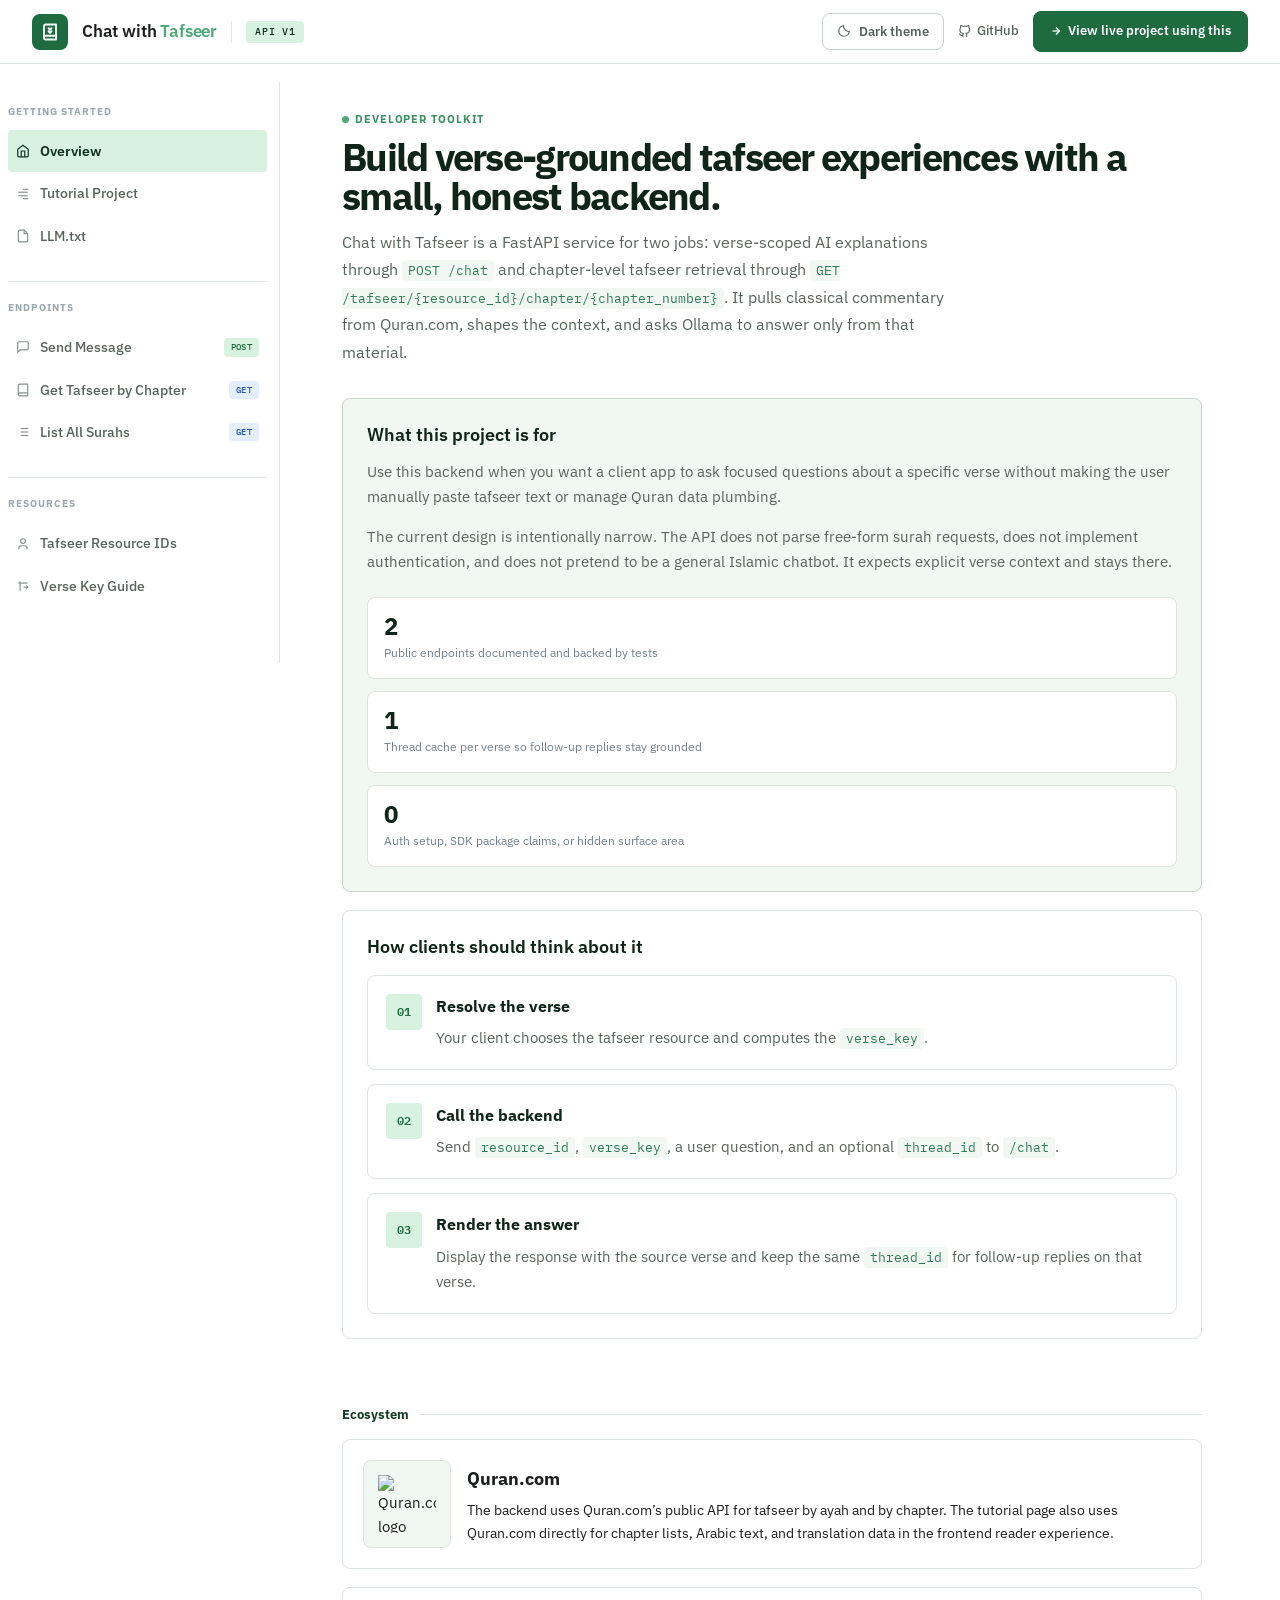
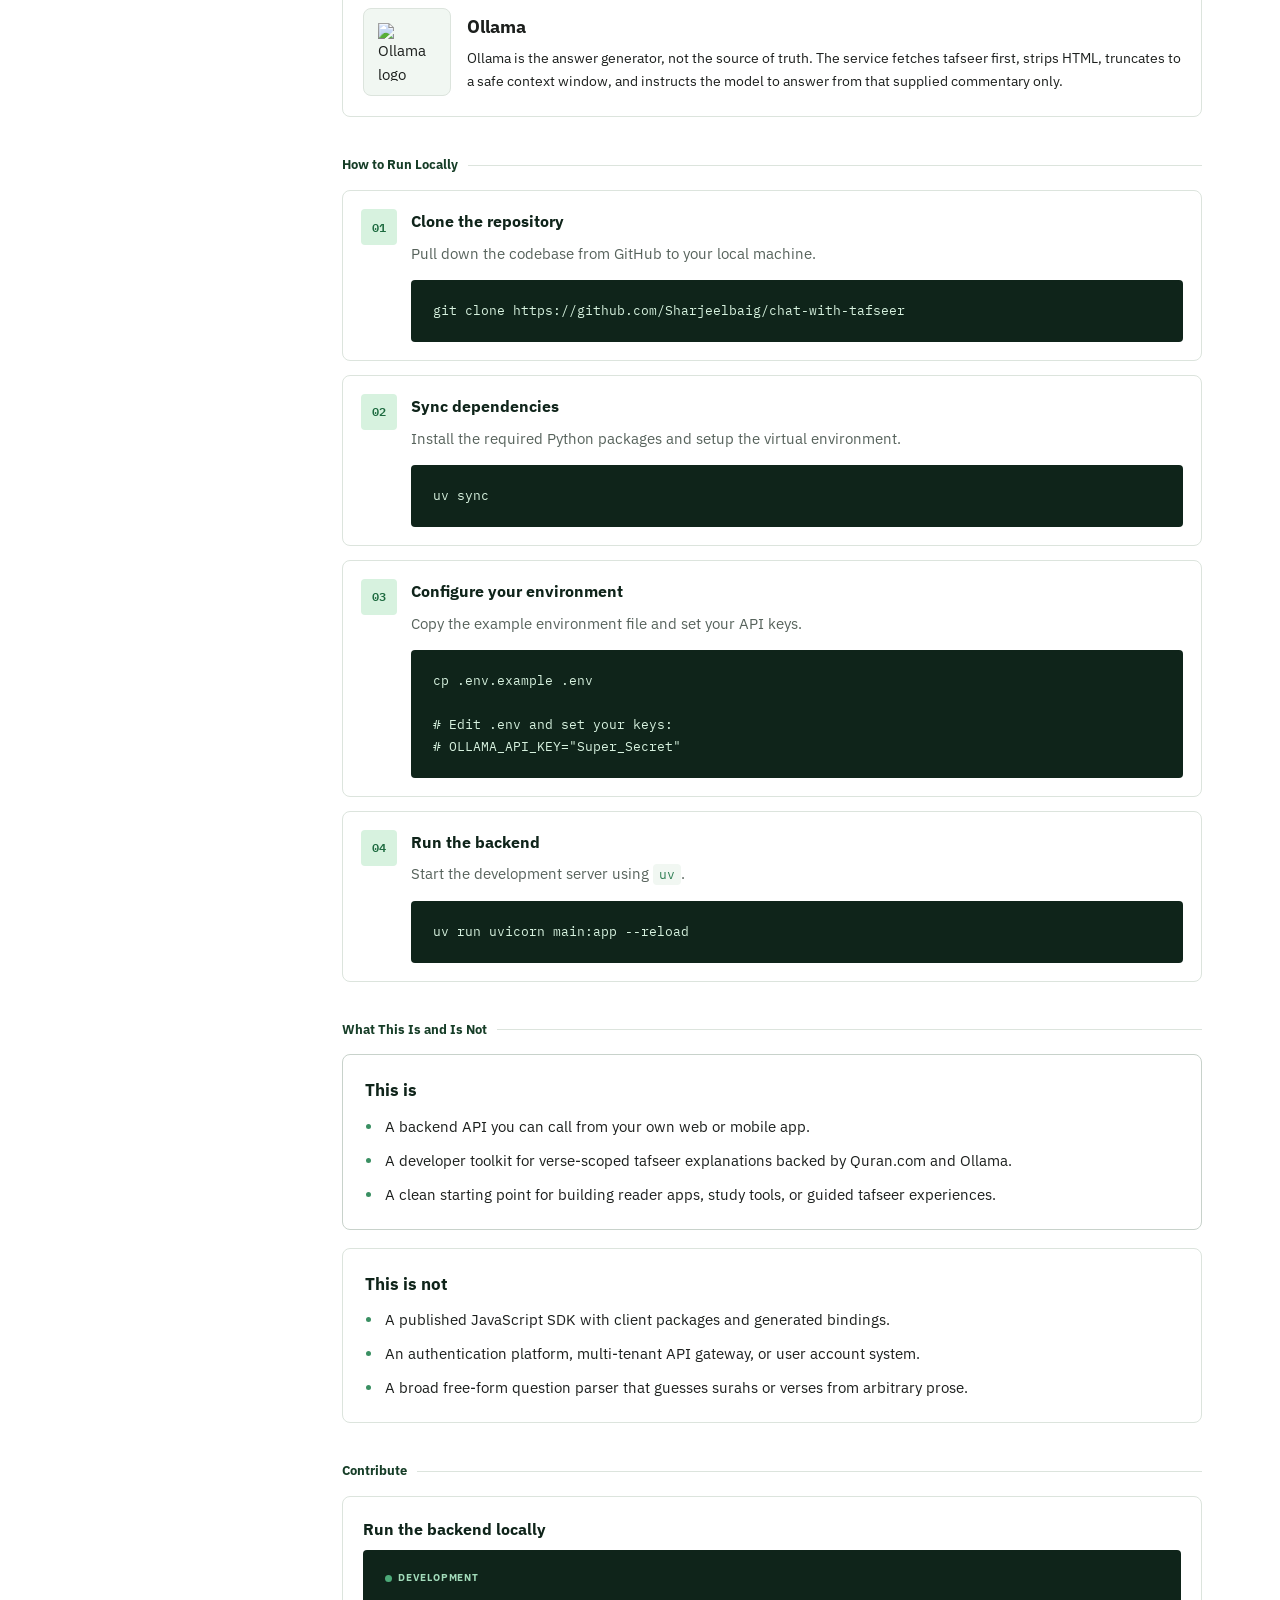
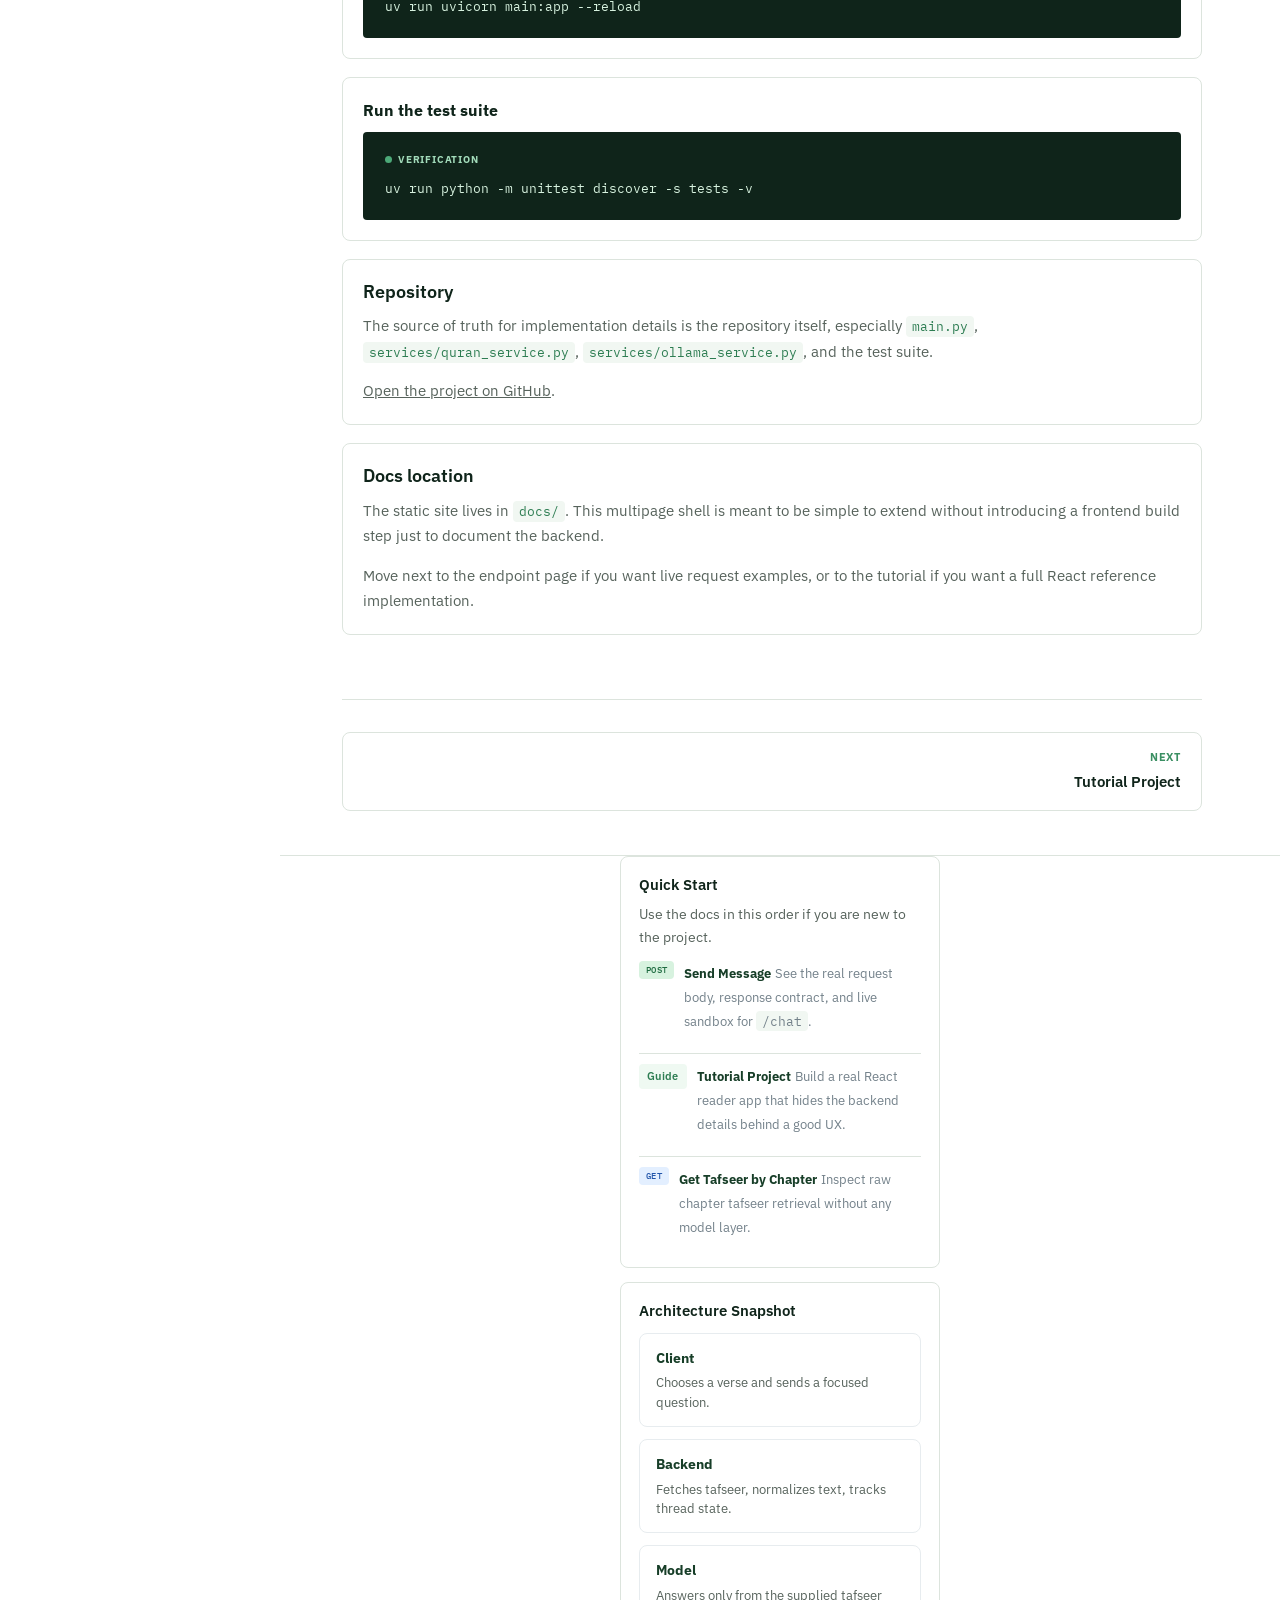
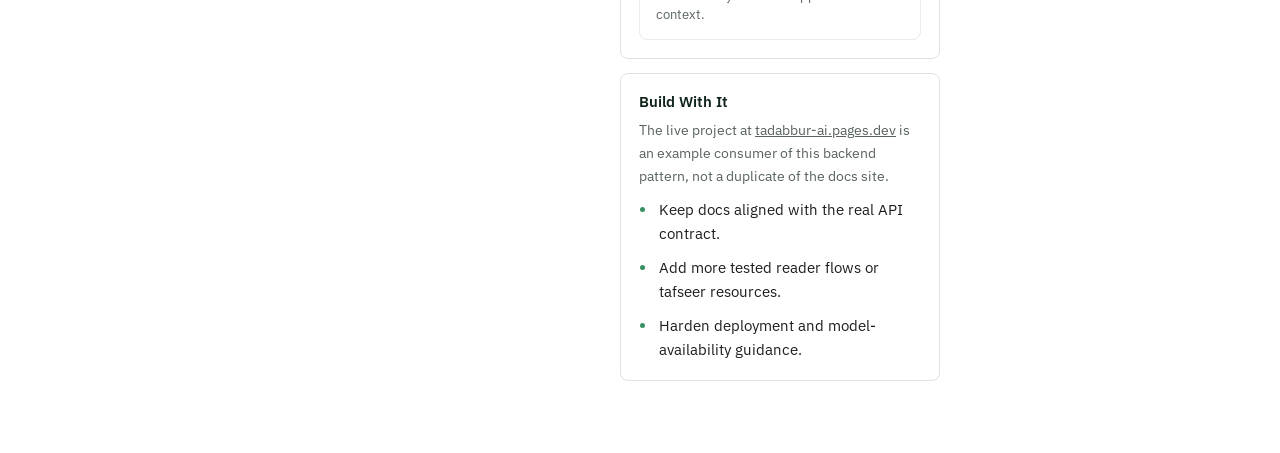
==== commit bd5072ef: "feat: add /surahs endpoint to retrieve chapter metadata and update documentation accordingly" ====
--- a/docs/index.html
+++ b/docs/index.html
@@ -111,6 +111,18 @@
         Get Tafseer by Chapter
         <span class="method-pill get">GET</span>
       </a>
+      <a href="./list_surahs.html" class="sidebar-item">
+        <svg width="14" height="14" fill="none" stroke="currentColor" stroke-width="2" viewBox="0 0 24 24">
+          <path d="M8 6h13"></path>
+          <path d="M8 12h13"></path>
+          <path d="M8 18h13"></path>
+          <path d="M3 6h.01"></path>
+          <path d="M3 12h.01"></path>
+          <path d="M3 18h.01"></path>
+        </svg>
+        List All Surahs
+        <span class="method-pill get">GET</span>
+      </a>
     </div>
 
     <div class="divider"></div>
